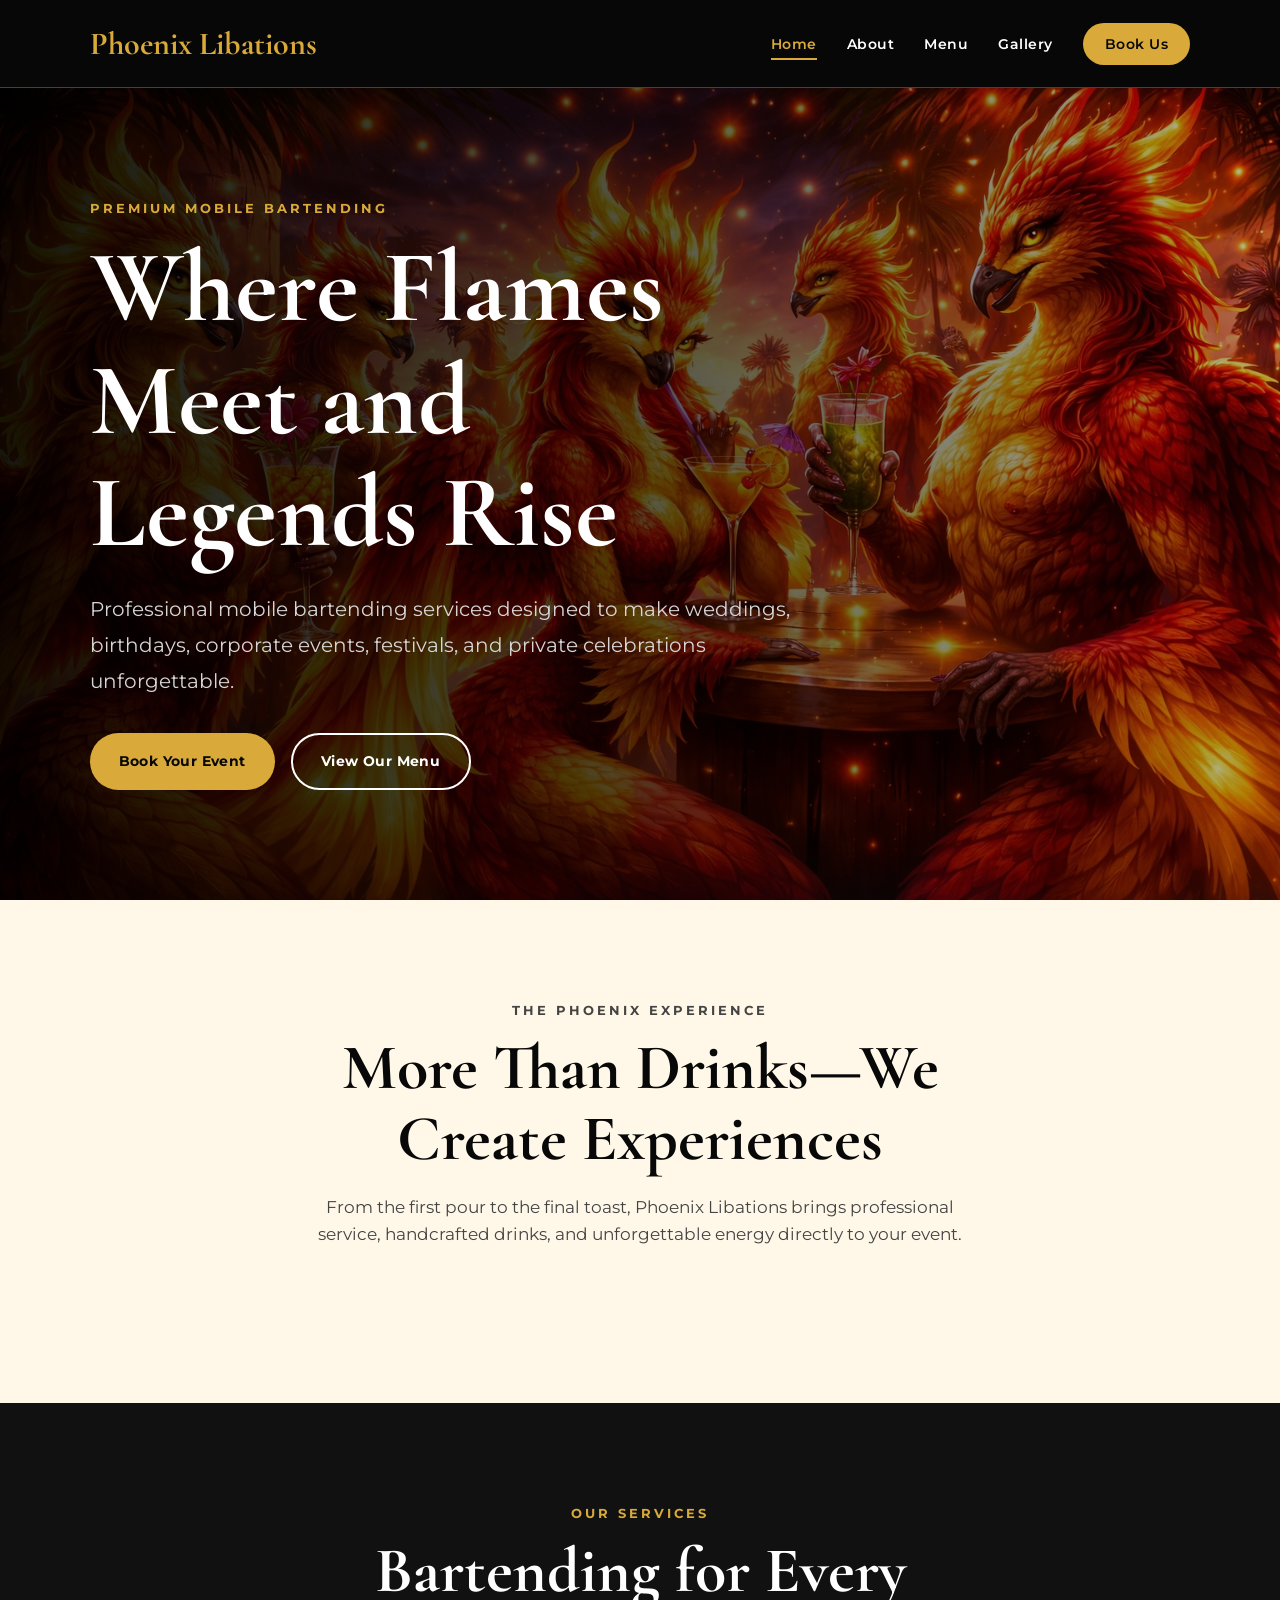
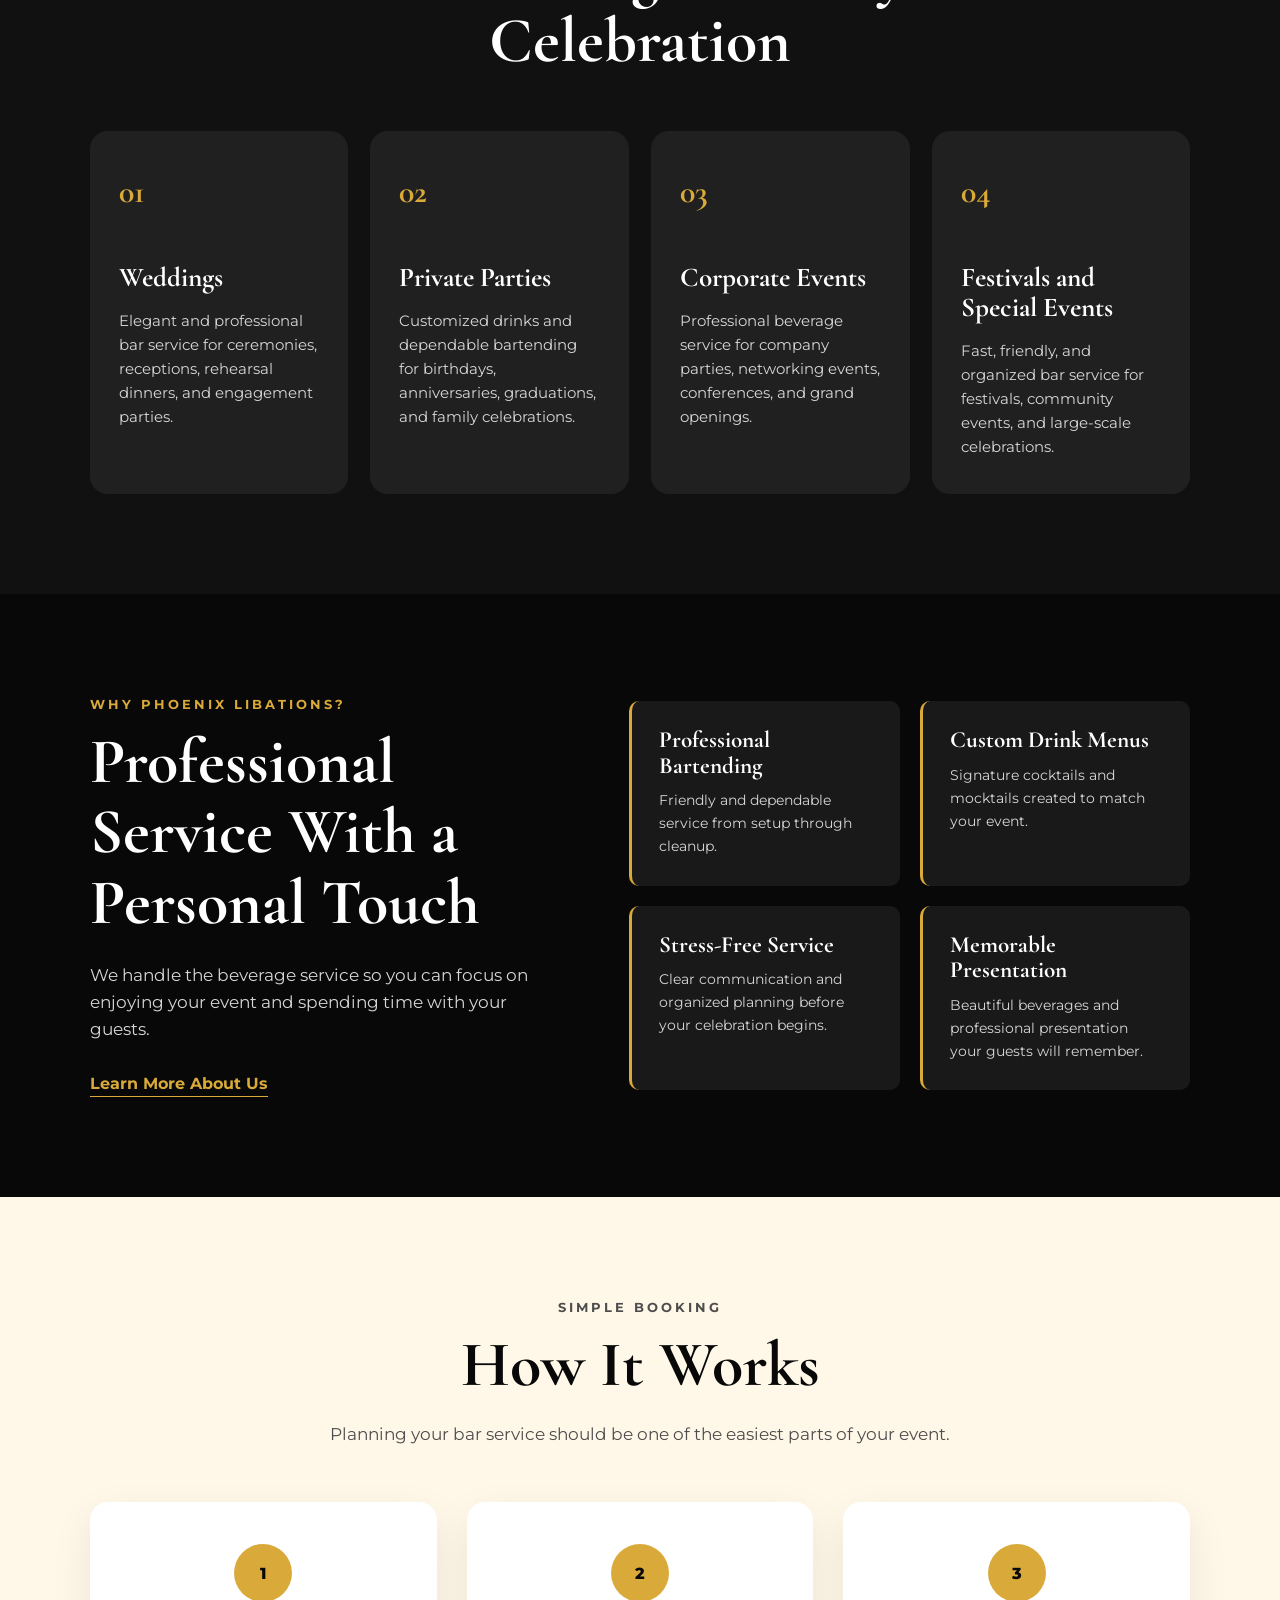
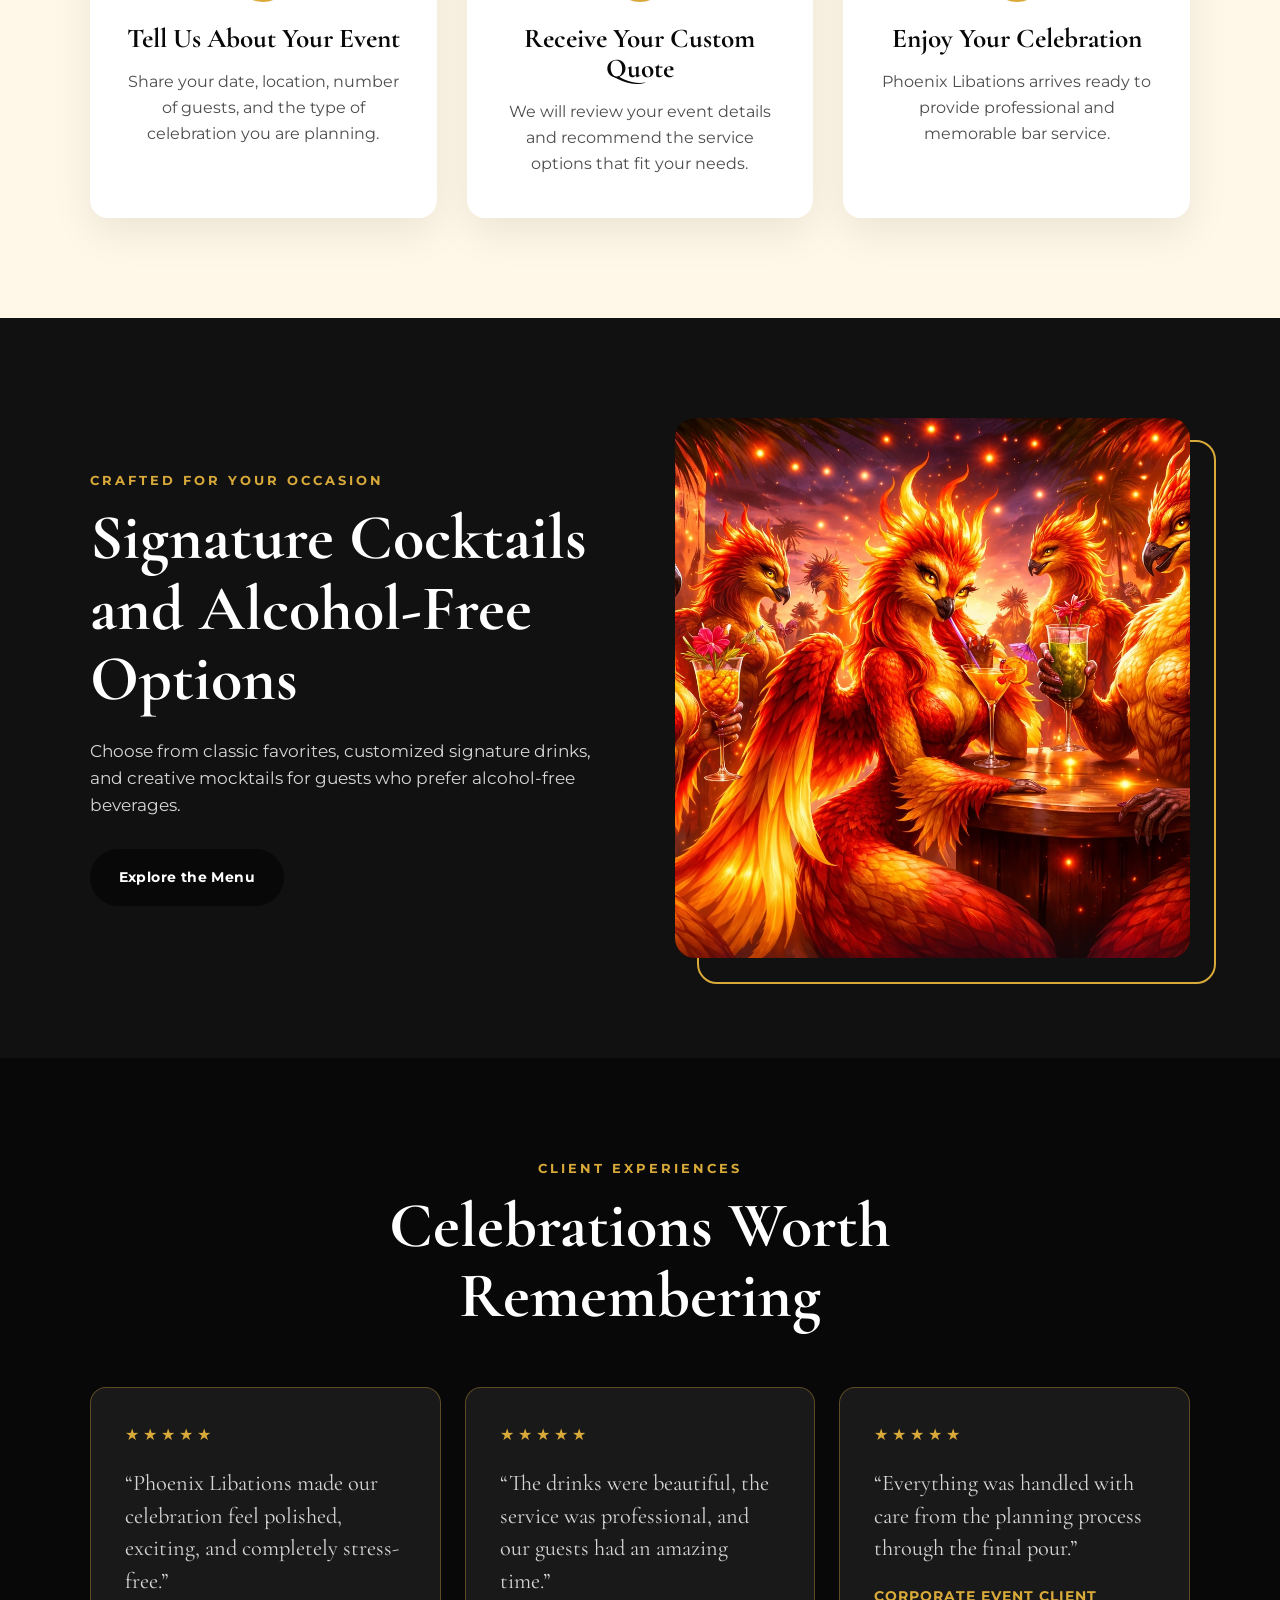
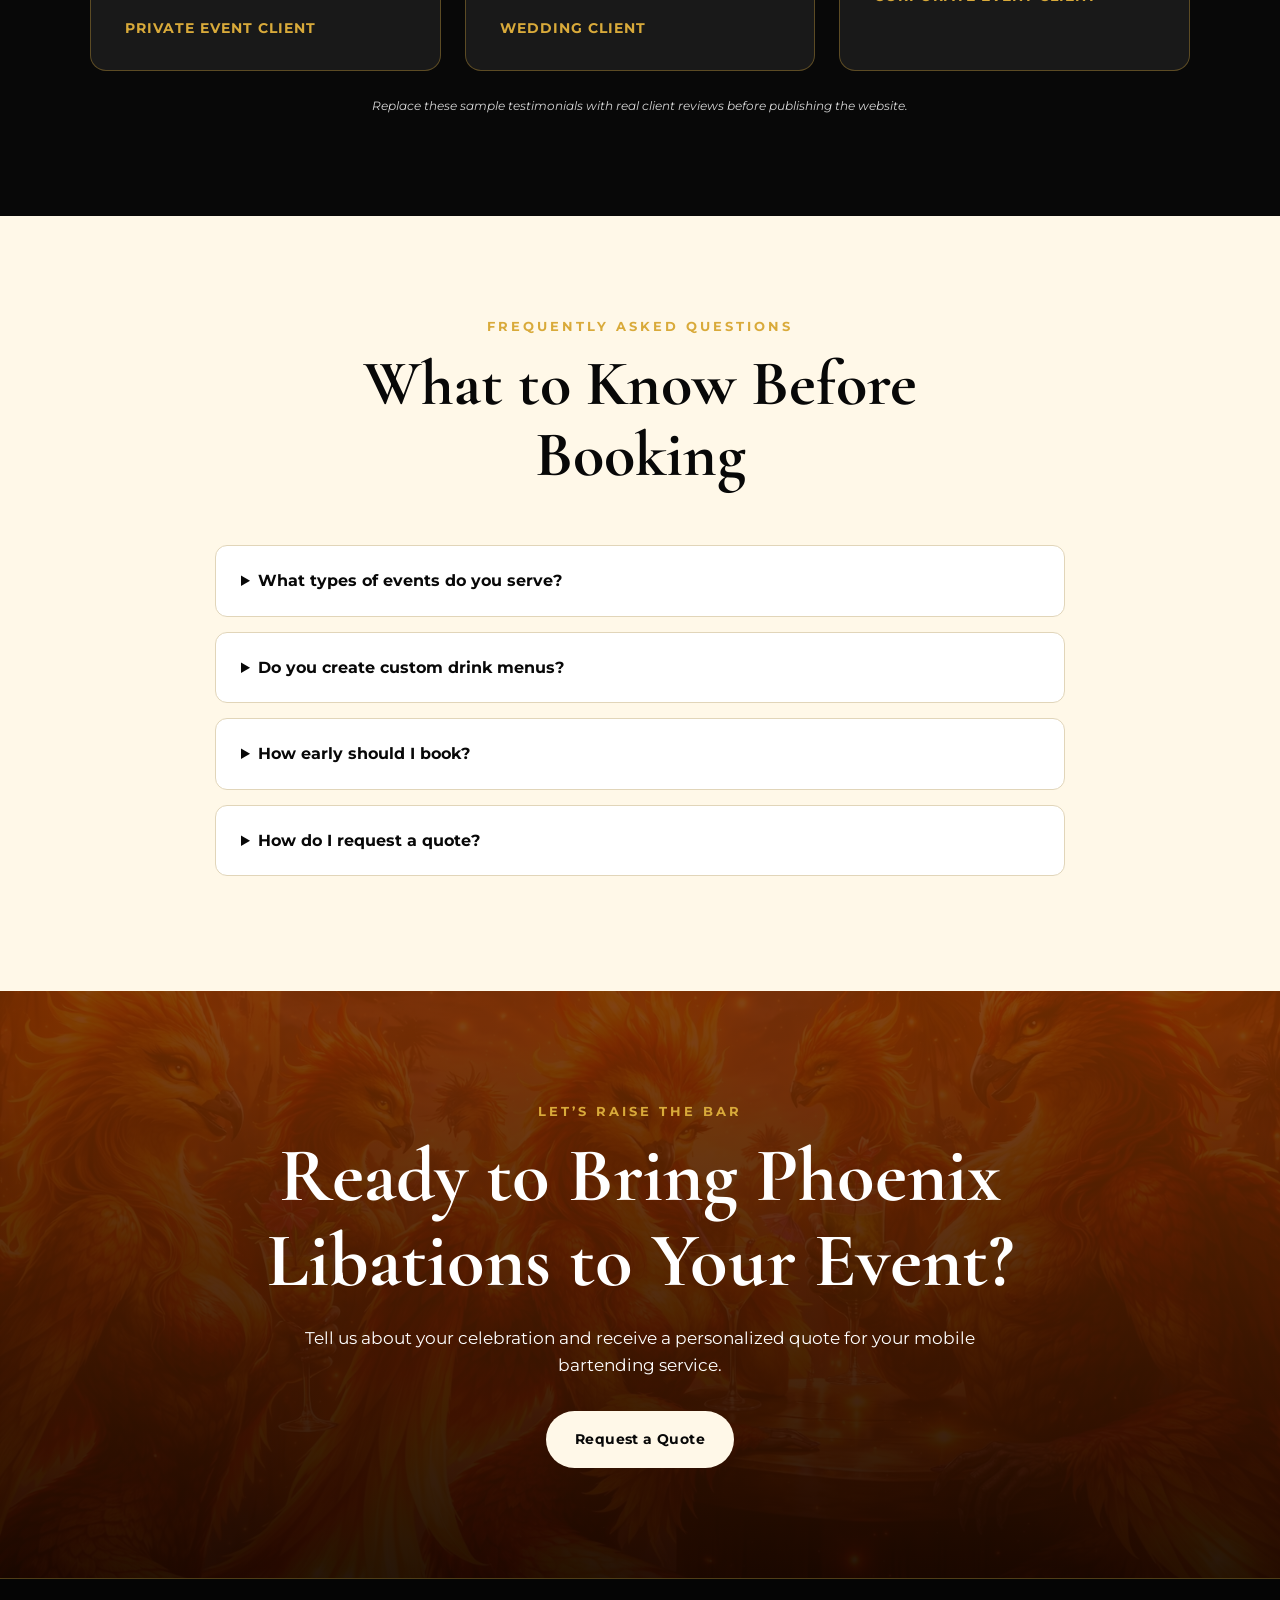
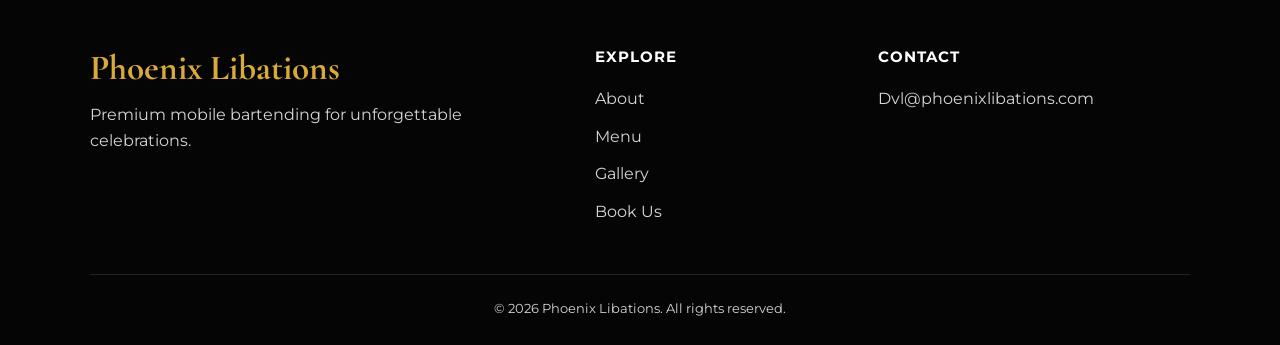
==== index.html @ 018e90fa "Add files via upload" ====
<!DOCTYPE html>
<html lang="en">

<head>
    <meta charset="UTF-8">

    <meta
        name="viewport"
        content="width=device-width, initial-scale=1.0"
    >

    <meta
        name="description"
        content="Phoenix Libations provides professional mobile bartending services for weddings, birthdays, corporate events, festivals, and private celebrations."
    >

    <title>Phoenix Libations | Mobile Bartending Services</title>

    <link rel="stylesheet" href="style.css">
</head>

<body>

    <!-- Header and Navigation -->
    <header class="site-header">
        <nav class="navbar">

            <a href="index.html" class="logo">
                Phoenix Libations
            </a>

            <ul class="nav-links">
                <li>
                    <a href="index.html" class="active">Home</a>
                </li>

                <li>
                    <a href="about.html">About</a>
                </li>

                <li>
                    <a href="menu.html">Menu</a>
                </li>

                <li>
                    <a href="gallery.html">Gallery</a>
                </li>

                <li>
                    <a href="contact.html" class="nav-button">
                        Book Us
                    </a>
                </li>
            </ul>

        </nav>
    </header>


    <main>

        <!-- Hero Section -->
        <section class="hero">

            <img
                src="images/phoenix2.jpg"
                alt="Phoenix Libations bartender holding a handcrafted cocktail"
                class="hero-image"
            >

            <div class="hero-overlay"></div>

            <div class="hero-content">

                <p class="hero-label">
                    Premium Mobile Bartending
                </p>

                <h1>
                    Where Flames Meet and Legends Rise
                </h1>

                <p class="hero-description">
                    Professional mobile bartending services designed to make
                    weddings, birthdays, corporate events, festivals, and
                    private celebrations unforgettable.
                </p>

                <div class="hero-buttons">

                    <a href="contact.html" class="btn btn-primary">
                        Book Your Event
                    </a>

                    <a href="menu.html" class="btn btn-secondary">
                        View Our Menu
                    </a>

                </div>

            </div>

        </section>


        <!-- Introduction Section -->
        <section class="intro section">

            <div class="section-heading">

                <p class="section-label">
                    The Phoenix Experience
                </p>

                <h2>
                    More Than Drinks—We Create Experiences
                </h2>

                <p>
                    From the first pour to the final toast, Phoenix Libations
                    brings professional service, handcrafted drinks, and
                    unforgettable energy directly to your event.
                </p>

            </div>

        </section>


        <!-- Services Section -->
        <section class="services section">

            <div class="section-heading">

                <p class="section-label">
                    Our Services
                </p>

                <h2>
                    Bartending for Every Celebration
                </h2>

            </div>


            <div class="service-grid">

                <article class="service-card">

                    <span class="service-number">01</span>

                    <h3>Weddings</h3>

                    <p>
                        Elegant and professional bar service for ceremonies,
                        receptions, rehearsal dinners, and engagement parties.
                    </p>

                </article>


                <article class="service-card">

                    <span class="service-number">02</span>

                    <h3>Private Parties</h3>

                    <p>
                        Customized drinks and dependable bartending for
                        birthdays, anniversaries, graduations, and family
                        celebrations.
                    </p>

                </article>


                <article class="service-card">

                    <span class="service-number">03</span>

                    <h3>Corporate Events</h3>

                    <p>
                        Professional beverage service for company parties,
                        networking events, conferences, and grand openings.
                    </p>

                </article>


                <article class="service-card">

                    <span class="service-number">04</span>

                    <h3>Festivals and Special Events</h3>

                    <p>
                        Fast, friendly, and organized bar service for festivals,
                        community events, and large-scale celebrations.
                    </p>

                </article>

            </div>

        </section>


        <!-- Why Choose Us Section -->
        <section class="why-us section">

            <div class="why-us-content">

                <div class="why-us-text">

                    <p class="section-label">
                        Why Phoenix Libations?
                    </p>

                    <h2>
                        Professional Service With a Personal Touch
                    </h2>

                    <p>
                        We handle the beverage service so you can focus on
                        enjoying your event and spending time with your guests.
                    </p>

                    <a href="about.html" class="text-link">
                        Learn More About Us
                    </a>

                </div>


                <div class="benefit-list">

                    <article class="benefit">

                        <h3>Professional Bartending</h3>

                        <p>
                            Friendly and dependable service from setup through
                            cleanup.
                        </p>

                    </article>


                    <article class="benefit">

                        <h3>Custom Drink Menus</h3>

                        <p>
                            Signature cocktails and mocktails created to match
                            your event.
                        </p>

                    </article>


                    <article class="benefit">

                        <h3>Stress-Free Service</h3>

                        <p>
                            Clear communication and organized planning before
                            your celebration begins.
                        </p>

                    </article>


                    <article class="benefit">

                        <h3>Memorable Presentation</h3>

                        <p>
                            Beautiful beverages and professional presentation
                            your guests will remember.
                        </p>

                    </article>

                </div>

            </div>

        </section>


        <!-- How It Works Section -->
        <section class="process section">

            <div class="section-heading">

                <p class="section-label">
                    Simple Booking
                </p>

                <h2>
                    How It Works
                </h2>

                <p>
                    Planning your bar service should be one of the easiest
                    parts of your event.
                </p>

            </div>


            <div class="process-grid">

                <article class="process-step">

                    <span>1</span>

                    <h3>Tell Us About Your Event</h3>

                    <p>
                        Share your date, location, number of guests, and the
                        type of celebration you are planning.
                    </p>

                </article>


                <article class="process-step">

                    <span>2</span>

                    <h3>Receive Your Custom Quote</h3>

                    <p>
                        We will review your event details and recommend the
                        service options that fit your needs.
                    </p>

                </article>


                <article class="process-step">

                    <span>3</span>

                    <h3>Enjoy Your Celebration</h3>

                    <p>
                        Phoenix Libations arrives ready to provide professional
                        and memorable bar service.
                    </p>

                </article>

            </div>

        </section>


        <!-- Featured Drinks Section -->
        <section class="featured section">

            <div class="featured-content">

                <div class="featured-text">

                    <p class="section-label">
                        Crafted for Your Occasion
                    </p>

                    <h2>
                        Signature Cocktails and Alcohol-Free Options
                    </h2>

                    <p>
                        Choose from classic favorites, customized signature
                        drinks, and creative mocktails for guests who prefer
                        alcohol-free beverages.
                    </p>

                    <a href="menu.html" class="btn btn-dark">
                        Explore the Menu
                    </a>

                </div>


                <div class="featured-image-container">

                    <img
                        src="images/phoenix2.jpg"
                        alt="Signature cocktail from Phoenix Libations"
                        class="featured-image"
                    >

                </div>

            </div>

        </section>


        <!-- Testimonials Section -->
        <section class="testimonials section">

            <div class="section-heading">

                <p class="section-label">
                    Client Experiences
                </p>

                <h2>
                    Celebrations Worth Remembering
                </h2>

            </div>


            <div class="testimonial-grid">

                <article class="testimonial-card">

                    <div class="stars" aria-label="Five-star review">
                        ★★★★★
                    </div>

                    <p>
                        “Phoenix Libations made our celebration feel polished,
                        exciting, and completely stress-free.”
                    </p>

                    <h3>Private Event Client</h3>

                </article>


                <article class="testimonial-card">

                    <div class="stars" aria-label="Five-star review">
                        ★★★★★
                    </div>

                    <p>
                        “The drinks were beautiful, the service was
                        professional, and our guests had an amazing time.”
                    </p>

                    <h3>Wedding Client</h3>

                </article>


                <article class="testimonial-card">

                    <div class="stars" aria-label="Five-star review">
                        ★★★★★
                    </div>

                    <p>
                        “Everything was handled with care from the planning
                        process through the final pour.”
                    </p>

                    <h3>Corporate Event Client</h3>

                </article>

            </div>

            <p class="testimonial-note">
                Replace these sample testimonials with real client reviews
                before publishing the website.
            </p>

        </section>


        <!-- FAQ Section -->
        <section class="faq section">

            <div class="section-heading">

                <p class="section-label">
                    Frequently Asked Questions
                </p>

                <h2>
                    What to Know Before Booking
                </h2>

            </div>


            <div class="faq-list">

                <details>
                    <summary>
                        What types of events do you serve?
                    </summary>

                    <p>
                        We provide mobile bartending for weddings, birthdays,
                        private parties, corporate gatherings, festivals, and
                        other special occasions.
                    </p>
                </details>


                <details>
                    <summary>
                        Do you create custom drink menus?
                    </summary>

                    <p>
                        Yes. We can help create signature cocktails, mocktails,
                        and drink selections that complement your event.
                    </p>
                </details>


                <details>
                    <summary>
                        How early should I book?
                    </summary>

                    <p>
                        Booking early is recommended, especially for weekends,
                        holidays, and popular wedding dates.
                    </p>
                </details>


                <details>
                    <summary>
                        How do I request a quote?
                    </summary>

                    <p>
                        Visit our booking page and provide your event date,
                        location, guest count, and service needs.
                    </p>
                </details>

            </div>

        </section>


        <!-- Final Call-to-Action Section -->
        <section class="final-cta">

            <div class="final-cta-content">

                <p class="section-label">
                    Let’s Raise the Bar
                </p>

                <h2>
                    Ready to Bring Phoenix Libations to Your Event?
                </h2>

                <p>
                    Tell us about your celebration and receive a personalized
                    quote for your mobile bartending service.
                </p>

                <a href="contact.html" class="btn btn-light">
                    Request a Quote
                </a>

            </div>

        </section>

    </main>


    <!-- Footer -->
    <footer class="site-footer">

        <div class="footer-grid">

            <div class="footer-brand">

                <h2>Phoenix Libations</h2>

                <p>
                    Premium mobile bartending for unforgettable celebrations.
                </p>

            </div>


            <div class="footer-links">

                <h3>Explore</h3>

                <a href="about.html">About</a>
                <a href="menu.html">Menu</a>
                <a href="gallery.html">Gallery</a>
                <a href="contact.html">Book Us</a>

            </div>


            <div class="footer-contact">

                <h3>Contact</h3>

                <a href="mailto:Dvl@phoenixlibations.com">
                    Dvl@phoenixlibations.com
                </a>

            </div>

        </div>


        <div class="footer-bottom">

            <p>
                &copy; 2026 Phoenix Libations. All rights reserved.
            </p>

        </div>

    </footer>

</body>

</html>
---- style.css ----
/* ======================================
   GOOGLE FONT
====================================== */

@import url("https://fonts.googleapis.com/css2?family=Cormorant+Garamond:wght@500;600;700&family=Montserrat:wght@400;500;600;700&display=swap");


/* ======================================
   COLOR VARIABLES
====================================== */

:root {
    --black: #080808;
    --dark: #111111;
    --dark-gray: #191919;
    --card: #202020;
    --gold: #d9aa3a;
    --light-gold: #f3cf70;
    --orange: #dd6b20;
    --cream: #fff8e8;
    --white: #ffffff;
    --light-gray: #d6d6d6;
    --border: rgba(217, 170, 58, 0.35);
}


/* ======================================
   RESET
====================================== */

* {
    margin: 0;
    padding: 0;
    box-sizing: border-box;
}

html {
    scroll-behavior: smooth;
}

body {
    font-family: "Montserrat", Arial, Helvetica, sans-serif;
    background-color: var(--black);
    color: var(--white);
    line-height: 1.6;
}

img {
    max-width: 100%;
    display: block;
}

a {
    color: inherit;
}

button,
input,
textarea,
select {
    font: inherit;
}


/* ======================================
   GENERAL TYPOGRAPHY
====================================== */

h1,
h2,
h3 {
    font-family: "Cormorant Garamond", Georgia, serif;
    line-height: 1.1;
}

h2 {
    font-size: clamp(2.4rem, 5vw, 4rem);
}

h3 {
    font-size: 1.7rem;
}

p {
    color: var(--light-gray);
}

.section {
    padding: 100px 7%;
}

.section-heading {
    width: min(760px, 100%);
    margin: 0 auto 55px;
    text-align: center;
}

.section-heading h2 {
    margin-bottom: 20px;
}

.section-heading p:last-child {
    max-width: 680px;
    margin: 0 auto;
    font-size: 1.05rem;
}

.section-label,
.hero-label {
    margin-bottom: 12px;
    color: var(--gold);
    font-size: 0.82rem;
    font-weight: 700;
    letter-spacing: 3px;
    text-transform: uppercase;
}


/* ======================================
   HEADER AND NAVIGATION
====================================== */

.site-header {
    position: sticky;
    top: 0;
    z-index: 1000;
    padding: 18px 7%;
    background-color: rgba(8, 8, 8, 0.96);
    border-bottom: 1px solid var(--border);
    backdrop-filter: blur(12px);
}

.navbar {
    width: min(1280px, 100%);
    margin: 0 auto;
    display: flex;
    justify-content: space-between;
    align-items: center;
}

.logo {
    color: var(--gold);
    font-family: "Cormorant Garamond", Georgia, serif;
    font-size: 2rem;
    font-weight: 700;
    text-decoration: none;
}

.nav-links {
    display: flex;
    align-items: center;
    gap: 30px;
    list-style: none;
}

.nav-links a {
    position: relative;
    color: var(--white);
    font-size: 0.88rem;
    font-weight: 600;
    letter-spacing: 0.5px;
    text-decoration: none;
    transition: color 0.25s ease;
}

.nav-links a:not(.nav-button)::after {
    content: "";
    position: absolute;
    right: 0;
    bottom: -7px;
    left: 0;
    height: 2px;
    background-color: var(--gold);
    transform: scaleX(0);
    transform-origin: center;
    transition: transform 0.25s ease;
}

.nav-links a:hover,
.nav-links a.active {
    color: var(--gold);
}

.nav-links a:hover::after,
.nav-links a.active::after {
    transform: scaleX(1);
}

.nav-button {
    padding: 12px 22px;
    color: var(--black) !important;
    background-color: var(--gold);
    border-radius: 999px;
}

.nav-button:hover {
    background-color: var(--light-gold);
}


/* ======================================
   HERO SECTION
====================================== */

.hero {
    position: relative;
    min-height: 88vh;
    display: flex;
    align-items: center;
    overflow: hidden;
}

.hero-image {
    position: absolute;
    inset: 0;
    width: 100%;
    height: 100%;
    object-fit: cover;
    object-position: center;
}

.hero-overlay {
    position: absolute;
    inset: 0;
    background:
        linear-gradient(
            90deg,
            rgba(0, 0, 0, 0.91) 0%,
            rgba(0, 0, 0, 0.7) 45%,
            rgba(0, 0, 0, 0.28) 100%
        );
}

.hero-content {
    position: relative;
    z-index: 2;
    width: min(1280px, 100%);
    margin: 0 auto;
    padding: 110px 7%;
}

.hero-content > * {
    max-width: 720px;
}

.hero-content h1 {
    margin-bottom: 22px;
    color: var(--white);
    font-size: clamp(3.4rem, 8vw, 6.8rem);
}

.hero-description {
    margin-bottom: 34px;
    font-size: clamp(1rem, 2vw, 1.25rem);
    line-height: 1.8;
}

.hero-buttons {
    display: flex;
    flex-wrap: wrap;
    gap: 16px;
}


/* ======================================
   BUTTONS
====================================== */

.btn {
    display: inline-flex;
    justify-content: center;
    align-items: center;
    min-width: 180px;
    padding: 15px 27px;
    border: 2px solid transparent;
    border-radius: 999px;
    font-size: 0.9rem;
    font-weight: 700;
    letter-spacing: 0.4px;
    text-decoration: none;
    transition:
        transform 0.25s ease,
        background-color 0.25s ease,
        color 0.25s ease,
        border-color 0.25s ease;
}

.btn:hover {
    transform: translateY(-3px);
}

.btn-primary {
    color: var(--black);
    background-color: var(--gold);
}

.btn-primary:hover {
    background-color: var(--light-gold);
}

.btn-secondary {
    color: var(--white);
    background-color: transparent;
    border-color: var(--white);
}

.btn-secondary:hover {
    color: var(--black);
    background-color: var(--white);
}

.btn-dark {
    color: var(--white);
    background-color: var(--black);
}

.btn-dark:hover {
    color: var(--black);
    background-color: var(--gold);
}

.btn-light {
    color: var(--black);
    background-color: var(--cream);
}

.btn-light:hover {
    background-color: var(--gold);
}


/* ======================================
   INTRODUCTION SECTION
====================================== */

.intro {
    background-color: var(--cream);
    color: var(--black);
}

.intro h2 {
    color: var(--black);
}

.intro p {
    color: #444444;
}


/* ======================================
   SERVICES SECTION
====================================== */

.services {
    background-color: var(--dark);
}

.service-grid {
    width: min(1280px, 100%);
    margin: 0 auto;
    display: grid;
    grid-template-columns: repeat(4, 1fr);
    gap: 22px;
}

.service-card {
    min-height: 310px;
    padding: 34px 28px;
    background-color: var(--card);
    border: 1px solid transparent;
    border-radius: 18px;
    transition:
        transform 0.3s ease,
        border-color 0.3s ease,
        background-color 0.3s ease;
}

.service-card:hover {
    transform: translateY(-8px);
    background-color: #252525;
    border-color: var(--gold);
}

.service-number {
    display: block;
    margin-bottom: 45px;
    color: var(--gold);
    font-family: "Cormorant Garamond", Georgia, serif;
    font-size: 2rem;
    font-weight: 700;
}

.service-card h3 {
    margin-bottom: 16px;
    color: var(--white);
}

.service-card p {
    font-size: 0.94rem;
}


/* ======================================
   WHY CHOOSE US SECTION
====================================== */

.why-us {
    background-color: var(--black);
}

.why-us-content {
    width: min(1180px, 100%);
    margin: 0 auto;
    display: grid;
    grid-template-columns: 0.9fr 1.1fr;
    gap: 80px;
    align-items: center;
}

.why-us-text h2 {
    margin-bottom: 24px;
}

.why-us-text > p:not(.section-label) {
    margin-bottom: 28px;
    font-size: 1.05rem;
}

.text-link {
    display: inline-block;
    color: var(--gold);
    font-weight: 700;
    text-decoration: none;
    border-bottom: 1px solid var(--gold);
}

.text-link:hover {
    color: var(--light-gold);
}

.benefit-list {
    display: grid;
    grid-template-columns: repeat(2, 1fr);
    gap: 20px;
}

.benefit {
    padding: 27px;
    background-color: var(--dark-gray);
    border-left: 3px solid var(--gold);
    border-radius: 10px;
}

.benefit h3 {
    margin-bottom: 10px;
    font-size: 1.45rem;
}

.benefit p {
    font-size: 0.9rem;
}


/* ======================================
   PROCESS SECTION
====================================== */

.process {
    color: var(--black);
    background-color: var(--cream);
}

.process h2,
.process h3 {
    color: var(--black);
}

.process p {
    color: #4d4d4d;
}

.process-grid {
    width: min(1100px, 100%);
    margin: 0 auto;
    display: grid;
    grid-template-columns: repeat(3, 1fr);
    gap: 30px;
}

.process-step {
    position: relative;
    padding: 42px 30px;
    text-align: center;
    background-color: var(--white);
    border-radius: 18px;
    box-shadow: 0 15px 40px rgba(0, 0, 0, 0.08);
}

.process-step span {
    width: 58px;
    height: 58px;
    margin: 0 auto 22px;
    display: flex;
    justify-content: center;
    align-items: center;
    color: var(--black);
    background-color: var(--gold);
    border-radius: 50%;
    font-weight: 800;
}

.process-step h3 {
    margin-bottom: 15px;
}


/* ======================================
   FEATURED DRINKS SECTION
====================================== */

.featured {
    background-color: var(--dark);
}

.featured-content {
    width: min(1180px, 100%);
    margin: 0 auto;
    display: grid;
    grid-template-columns: 1fr 1fr;
    gap: 70px;
    align-items: center;
}

.featured-text h2 {
    margin-bottom: 24px;
}

.featured-text > p:not(.section-label) {
    margin-bottom: 30px;
    font-size: 1.05rem;
}

.featured-image-container {
    position: relative;
}

.featured-image-container::before {
    content: "";
    position: absolute;
    top: 22px;
    left: 22px;
    width: 100%;
    height: 100%;
    border: 2px solid var(--gold);
    border-radius: 20px;
}

.featured-image {
    position: relative;
    z-index: 1;
    width: 100%;
    height: 540px;
    object-fit: cover;
    object-position: center;
    border-radius: 20px;
}


/* ======================================
   TESTIMONIALS
====================================== */

.testimonials {
    background-color: var(--black);
}

.testimonial-grid {
    width: min(1180px, 100%);
    margin: 0 auto;
    display: grid;
    grid-template-columns: repeat(3, 1fr);
    gap: 24px;
}

.testimonial-card {
    padding: 34px;
    background-color: var(--dark-gray);
    border: 1px solid var(--border);
    border-radius: 16px;
}

.stars {
    margin-bottom: 20px;
    color: var(--gold);
    letter-spacing: 4px;
}

.testimonial-card p {
    margin-bottom: 24px;
    font-family: "Cormorant Garamond", Georgia, serif;
    font-size: 1.4rem;
    line-height: 1.45;
}

.testimonial-card h3 {
    color: var(--gold);
    font-family: "Montserrat", Arial, sans-serif;
    font-size: 0.85rem;
    letter-spacing: 1px;
    text-transform: uppercase;
}

.testimonial-note {
    margin-top: 25px;
    text-align: center;
    font-size: 0.78rem;
    font-style: italic;
}


/* ======================================
   FAQ SECTION
====================================== */

.faq {
    color: var(--black);
    background-color: var(--cream);
}

.faq h2 {
    color: var(--black);
}

.faq-list {
    width: min(850px, 100%);
    margin: 0 auto;
}

.faq details {
    margin-bottom: 15px;
    padding: 0 25px;
    background-color: var(--white);
    border: 1px solid #e1d5b9;
    border-radius: 12px;
}

.faq summary {
    padding: 22px 0;
    color: var(--black);
    font-weight: 700;
    cursor: pointer;
}

.faq details p {
    padding: 0 0 22px;
    color: #555555;
}


/* ======================================
   FINAL CALL TO ACTION
====================================== */

.final-cta {
    padding: 110px 7%;
    text-align: center;
    background:
        linear-gradient(
            rgba(117, 47, 0, 0.9),
            rgba(25, 8, 0, 0.94)
        ),
        url("images/phoenix2.jpg") center / cover no-repeat;
}

.final-cta-content {
    width: min(760px, 100%);
    margin: 0 auto;
}

.final-cta h2 {
    margin-bottom: 22px;
    font-size: clamp(2.7rem, 6vw, 4.8rem);
}

.final-cta p:not(.section-label) {
    margin-bottom: 32px;
    color: var(--white);
    font-size: 1.05rem;
}


/* ======================================
   FOOTER
====================================== */

.site-footer {
    padding: 70px 7% 25px;
    background-color: #050505;
    border-top: 1px solid var(--border);
}

.footer-grid {
    width: min(1180px, 100%);
    margin: 0 auto 50px;
    display: grid;
    grid-template-columns: 2fr 1fr 1.4fr;
    gap: 60px;
}

.footer-brand h2 {
    margin-bottom: 14px;
    color: var(--gold);
    font-size: 2.2rem;
}

.footer-brand p {
    max-width: 390px;
}

.footer-links,
.footer-contact {
    display: flex;
    flex-direction: column;
    align-items: flex-start;
    gap: 12px;
}

.footer-links h3,
.footer-contact h3 {
    margin-bottom: 8px;
    color: var(--white);
    font-family: "Montserrat", Arial, sans-serif;
    font-size: 0.95rem;
    letter-spacing: 1px;
    text-transform: uppercase;
}

.footer-links a,
.footer-contact a {
    color: var(--light-gray);
    text-decoration: none;
    transition: color 0.25s ease;
}

.footer-links a:hover,
.footer-contact a:hover {
    color: var(--gold);
}

.footer-bottom {
    width: min(1180px, 100%);
    margin: 0 auto;
    padding-top: 24px;
    text-align: center;
    border-top: 1px solid #222222;
}

.footer-bottom p {
    font-size: 0.8rem;
}


/* ======================================
   ABOUT PAGE
====================================== */

.about-page {
    min-height: calc(100vh - 85px);
    padding: 90px 7%;
    display: flex;
    align-items: center;
    background-color: var(--dark);
}

.about-page-content {
    width: min(1180px, 100%);
    margin: 0 auto;
    display: grid;
    grid-template-columns: 1fr 1fr;
    gap: 70px;
    align-items: center;
}

.about-page-text {
    max-width: 580px;
}

.eyebrow {
    margin-bottom: 12px;
    color: var(--gold);
    font-size: 0.82rem;
    font-weight: 700;
    letter-spacing: 3px;
    text-transform: uppercase;
}

.about-page-text h2 {
    margin-bottom: 22px;
    color: var(--white);
    font-size: clamp(2.8rem, 5vw, 4.6rem);
}

.about-page-text p {
    margin-bottom: 18px;
    font-size: 1rem;
    line-height: 1.8;
}

.about-features {
    margin: 30px 0;
    display: grid;
    grid-template-columns: repeat(2, 1fr);
    gap: 14px;
}

.about-features span {
    padding: 15px;
    text-align: center;
    background-color: var(--card);
    border: 1px solid var(--gold);
    border-radius: 10px;
}

.about-page-image img {
    width: 100%;
    max-height: 650px;
    object-fit: cover;
    border-radius: 20px;
    box-shadow: 0 22px 55px rgba(0, 0, 0, 0.45);
}


/* ======================================
   MENU / DRINK CARDS
====================================== */

.drink-card img {
    width: 100%;
    height: 360px;
    object-fit: cover;
    border-radius: 14px;
}


/* ======================================
   TABLET RESPONSIVE DESIGN
====================================== */

@media (max-width: 1000px) {
    .service-grid {
        grid-template-columns: repeat(2, 1fr);
    }

    .why-us-content,
    .featured-content,
    .about-page-content {
        grid-template-columns: 1fr;
        gap: 50px;
    }

    .featured-image {
        height: 480px;
    }

    .testimonial-grid {
        grid-template-columns: 1fr;
    }

    .footer-grid {
        grid-template-columns: 1.5fr 1fr;
    }
}


/* ======================================
   MOBILE RESPONSIVE DESIGN
====================================== */

@media (max-width: 768px) {
    .section {
        padding: 75px 22px;
    }

    .site-header {
        position: relative;
        padding: 20px;
    }

    .navbar {
        flex-direction: column;
        gap: 20px;
    }

    .logo {
        font-size: 1.8rem;
    }

    .nav-links {
        justify-content: center;
        flex-wrap: wrap;
        gap: 18px;
    }

    .nav-links a {
        font-size: 0.8rem;
    }

    .nav-button {
        padding: 10px 17px;
    }

    .hero {
        min-height: 78vh;
        text-align: center;
    }

    .hero-overlay {
        background: rgba(0, 0, 0, 0.72);
    }

    .hero-content {
        padding: 90px 22px;
    }

    .hero-content > * {
        margin-right: auto;
        margin-left: auto;
    }

    .hero-content h1 {
        font-size: clamp(3rem, 13vw, 4.7rem);
    }

    .hero-buttons {
        justify-content: center;
    }

    .service-grid,
    .process-grid,
    .benefit-list {
        grid-template-columns: 1fr;
    }

    .service-card {
        min-height: auto;
    }

    .service-number {
        margin-bottom: 25px;
    }

    .featured-image-container::before {
        display: none;
    }

    .featured-image {
        height: 410px;
    }

    .footer-grid {
        grid-template-columns: 1fr;
        gap: 35px;
    }

    .about-page {
        padding: 70px 22px;
    }

    .about-page-content {
        text-align: center;
    }

    .about-page-text {
        max-width: 100%;
    }

    .about-features {
        grid-template-columns: 1fr;
    }

    .drink-card img {
        height: 300px;
    }
}


/* ======================================
   SMALL PHONE RESPONSIVE DESIGN
====================================== */

@media (max-width: 480px) {
    .nav-links {
        gap: 14px;
    }

    .hero-buttons {
        flex-direction: column;
    }

    .btn {
        width: 100%;
    }

    .hero-description {
        font-size: 0.95rem;
    }

    .section-heading {
        margin-bottom: 38px;
    }

    .featured-image {
        height: 330px;
    }

    .final-cta {
        padding: 85px 22px;
    }
}
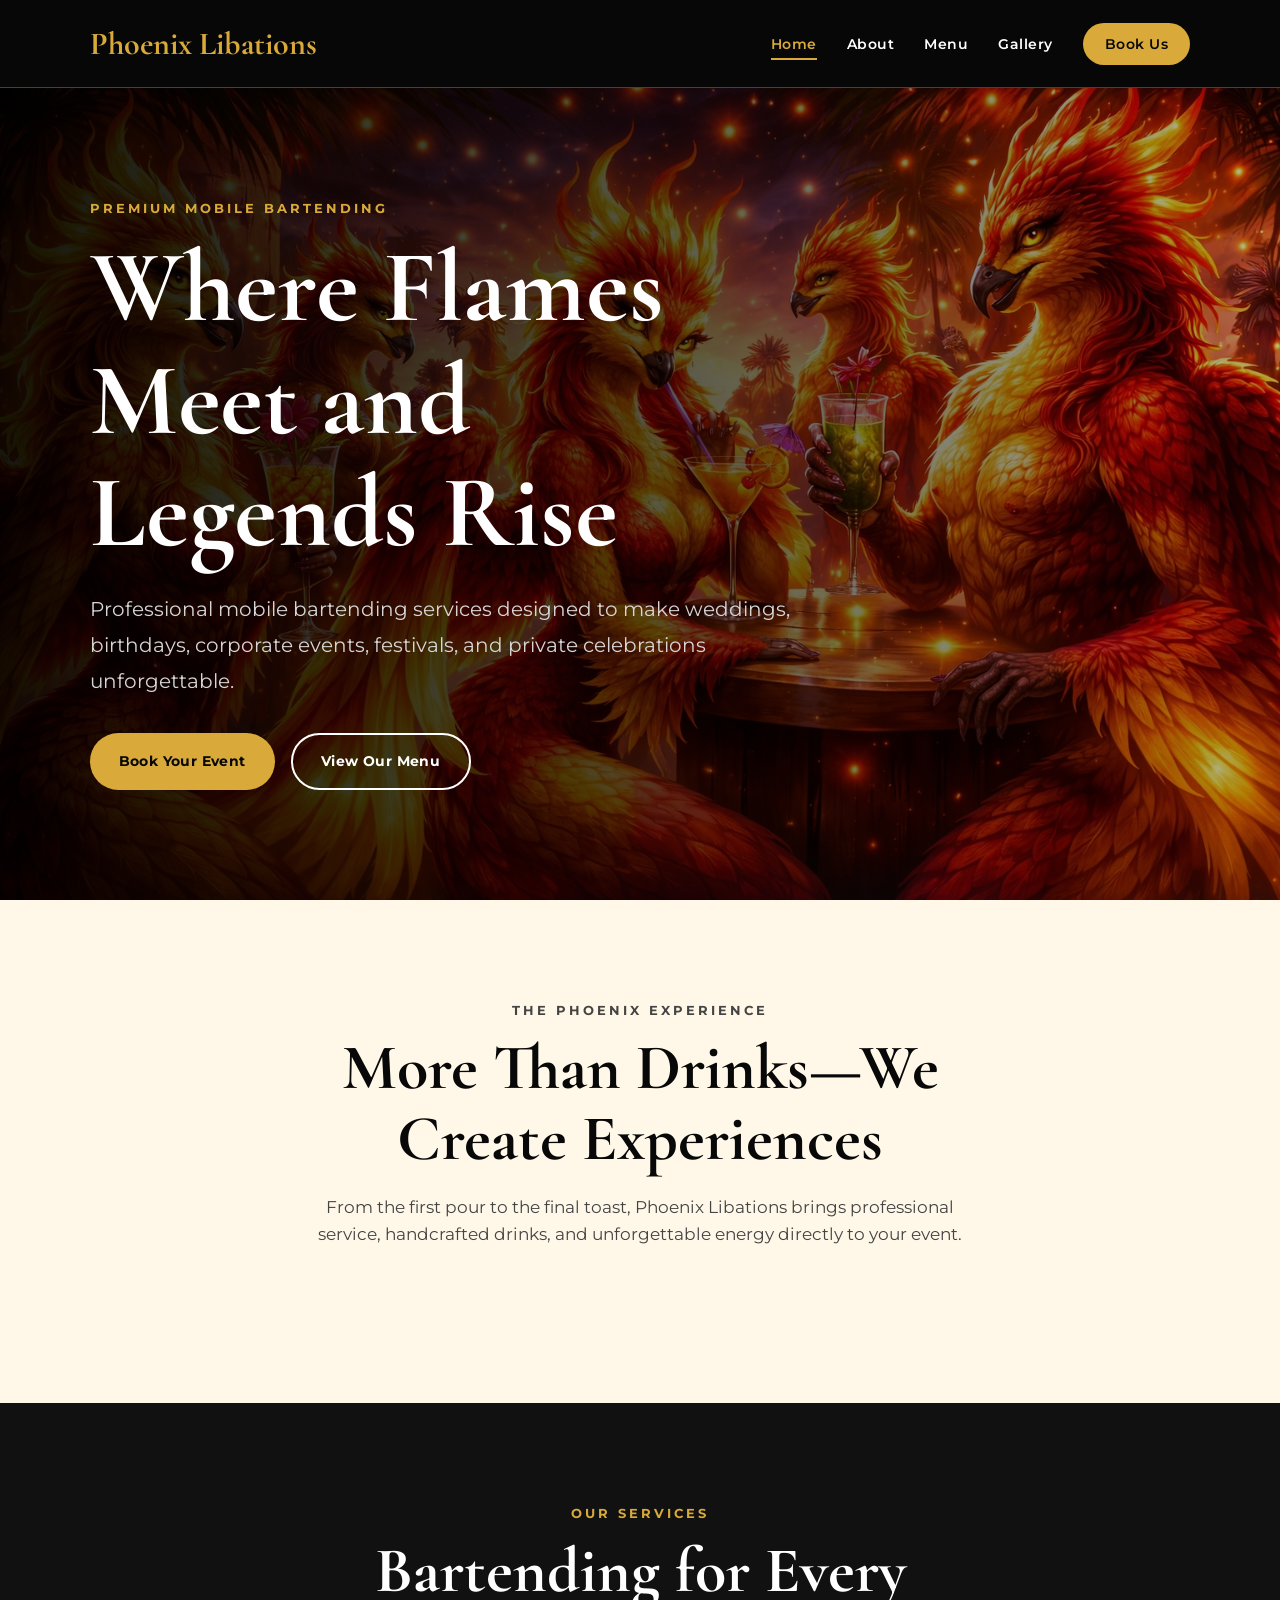
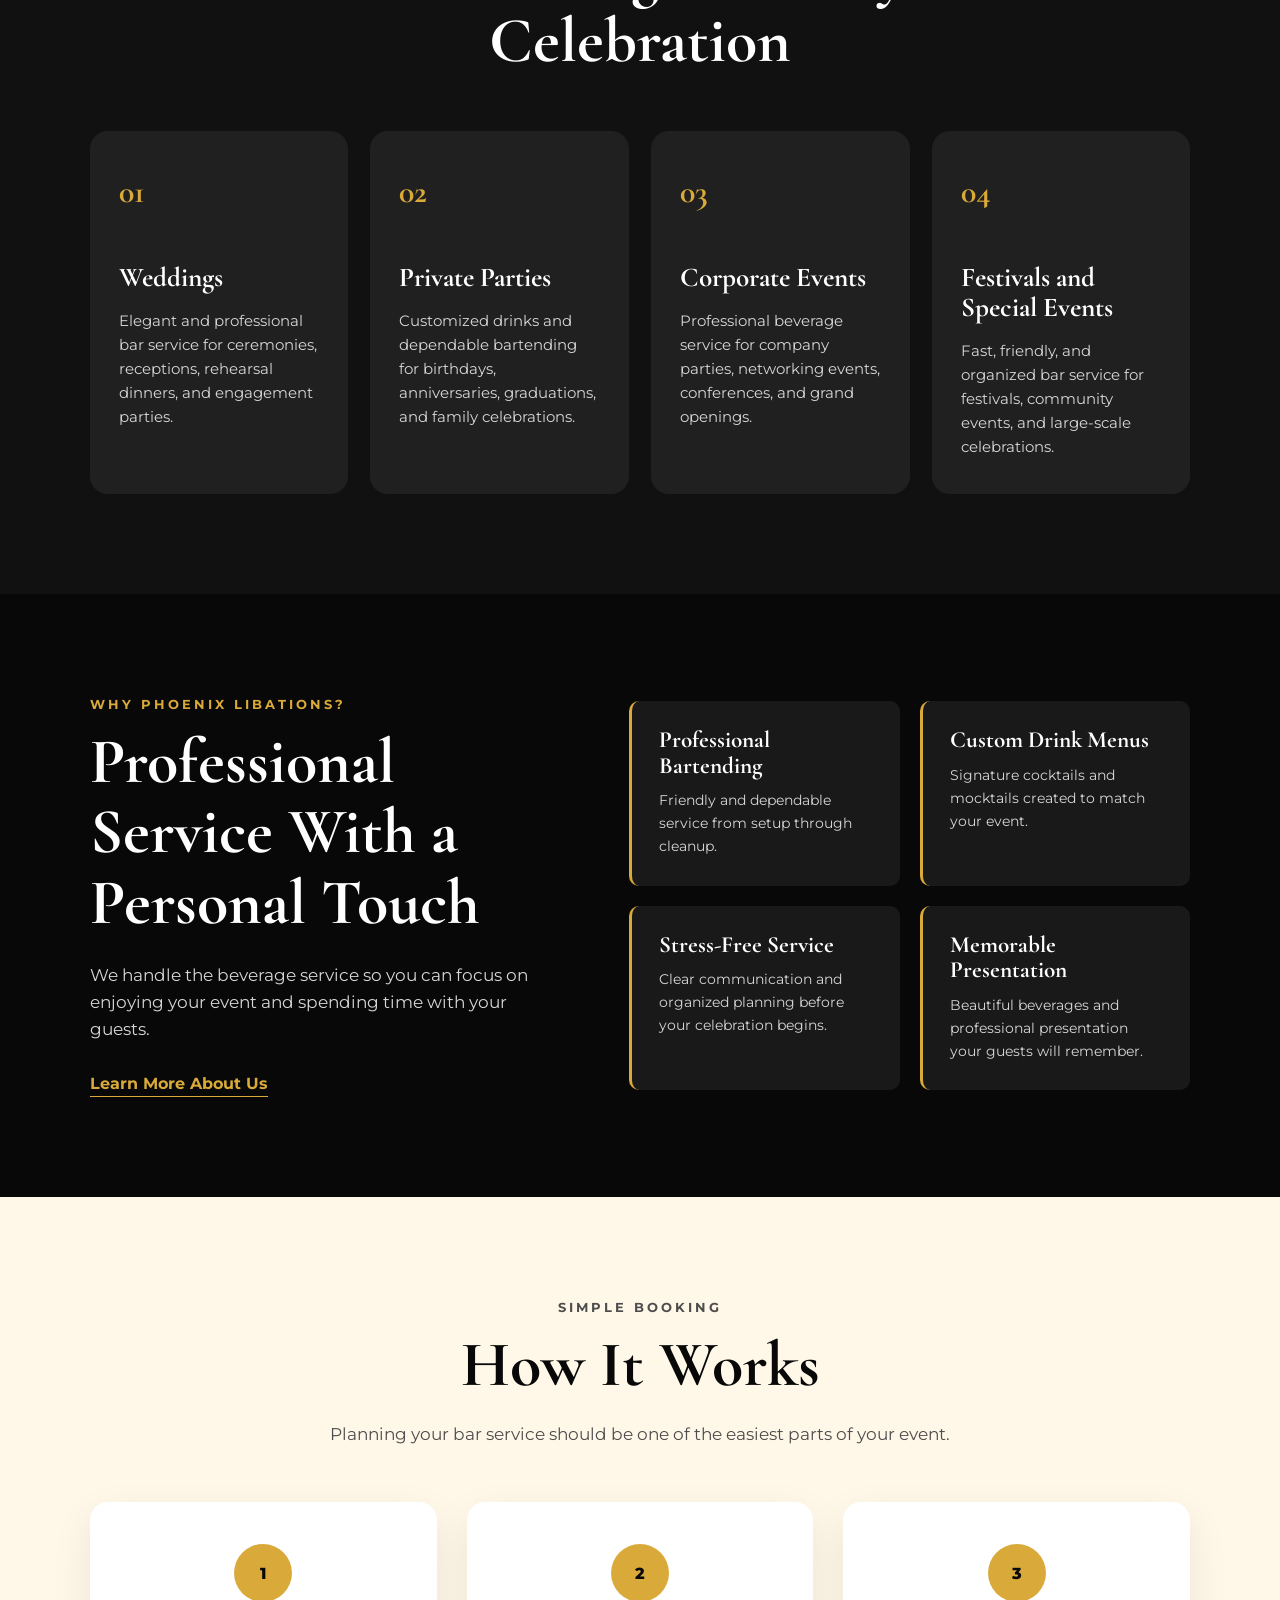
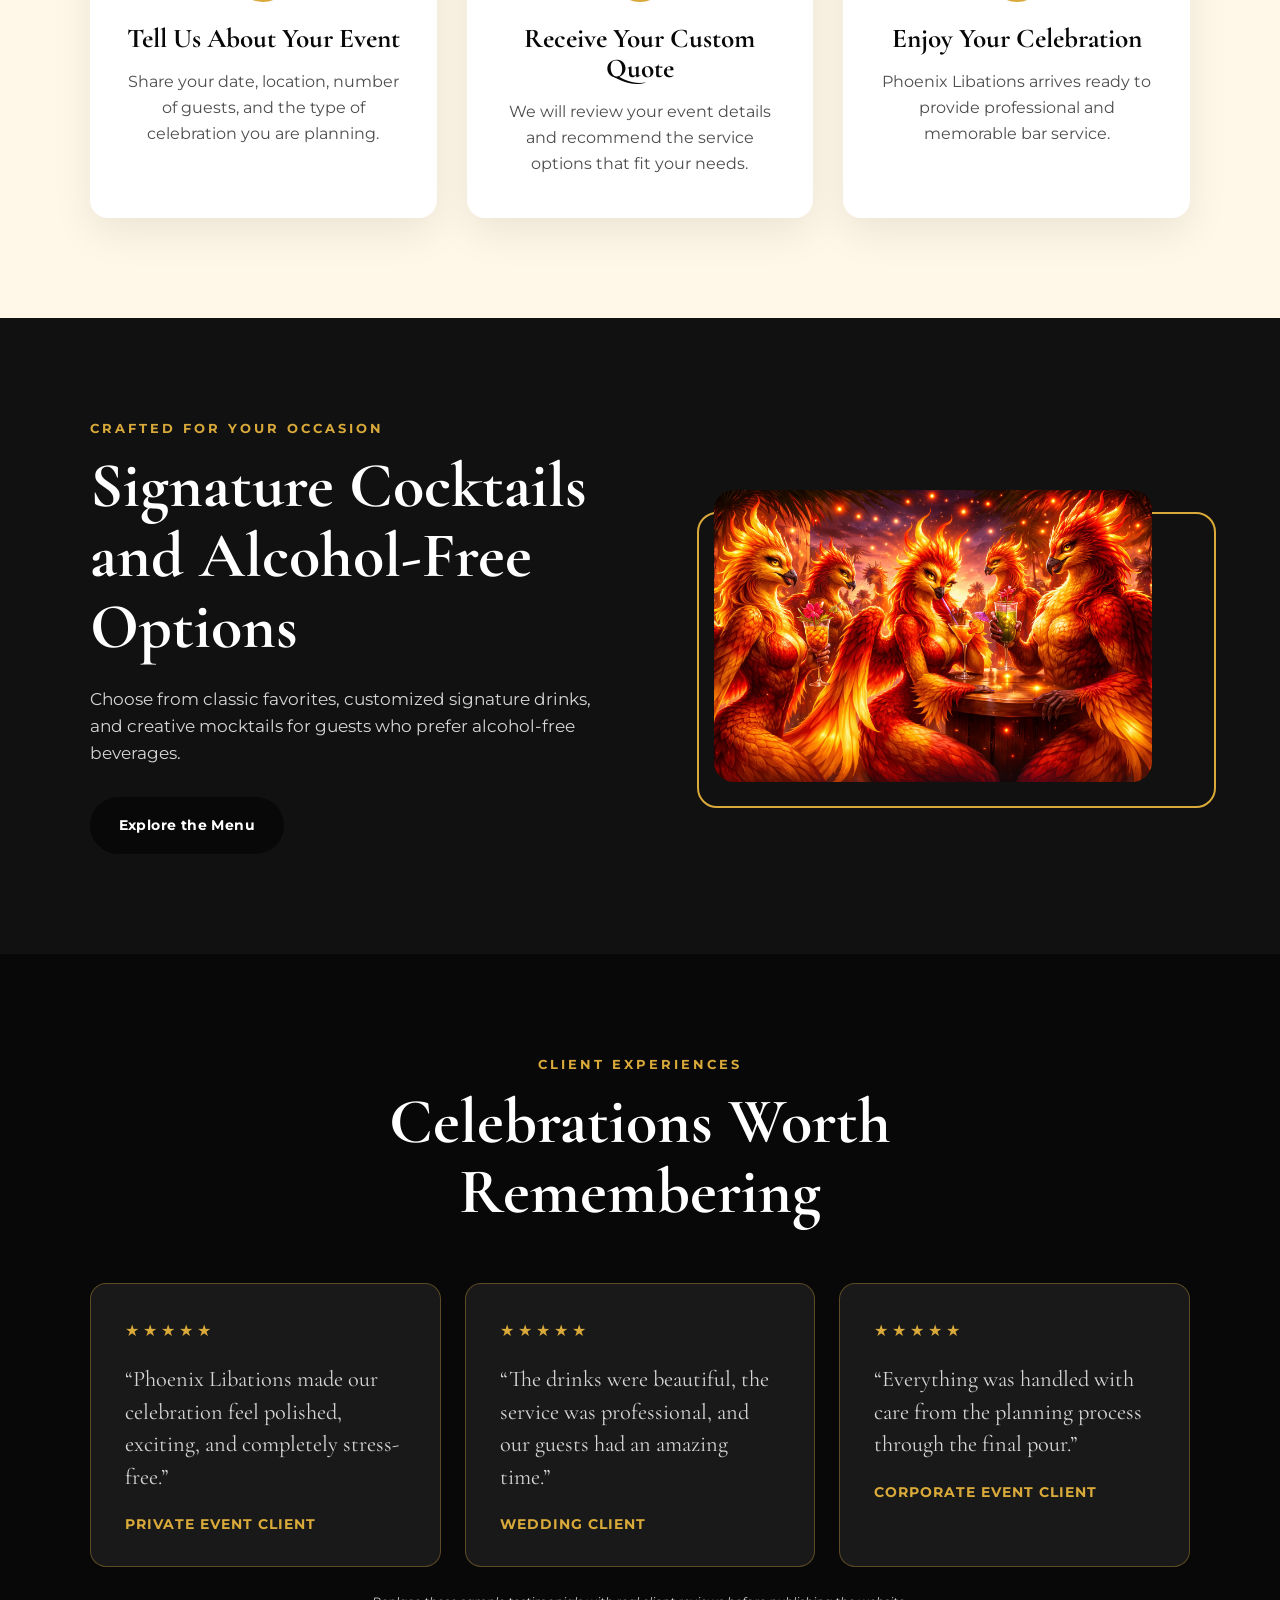
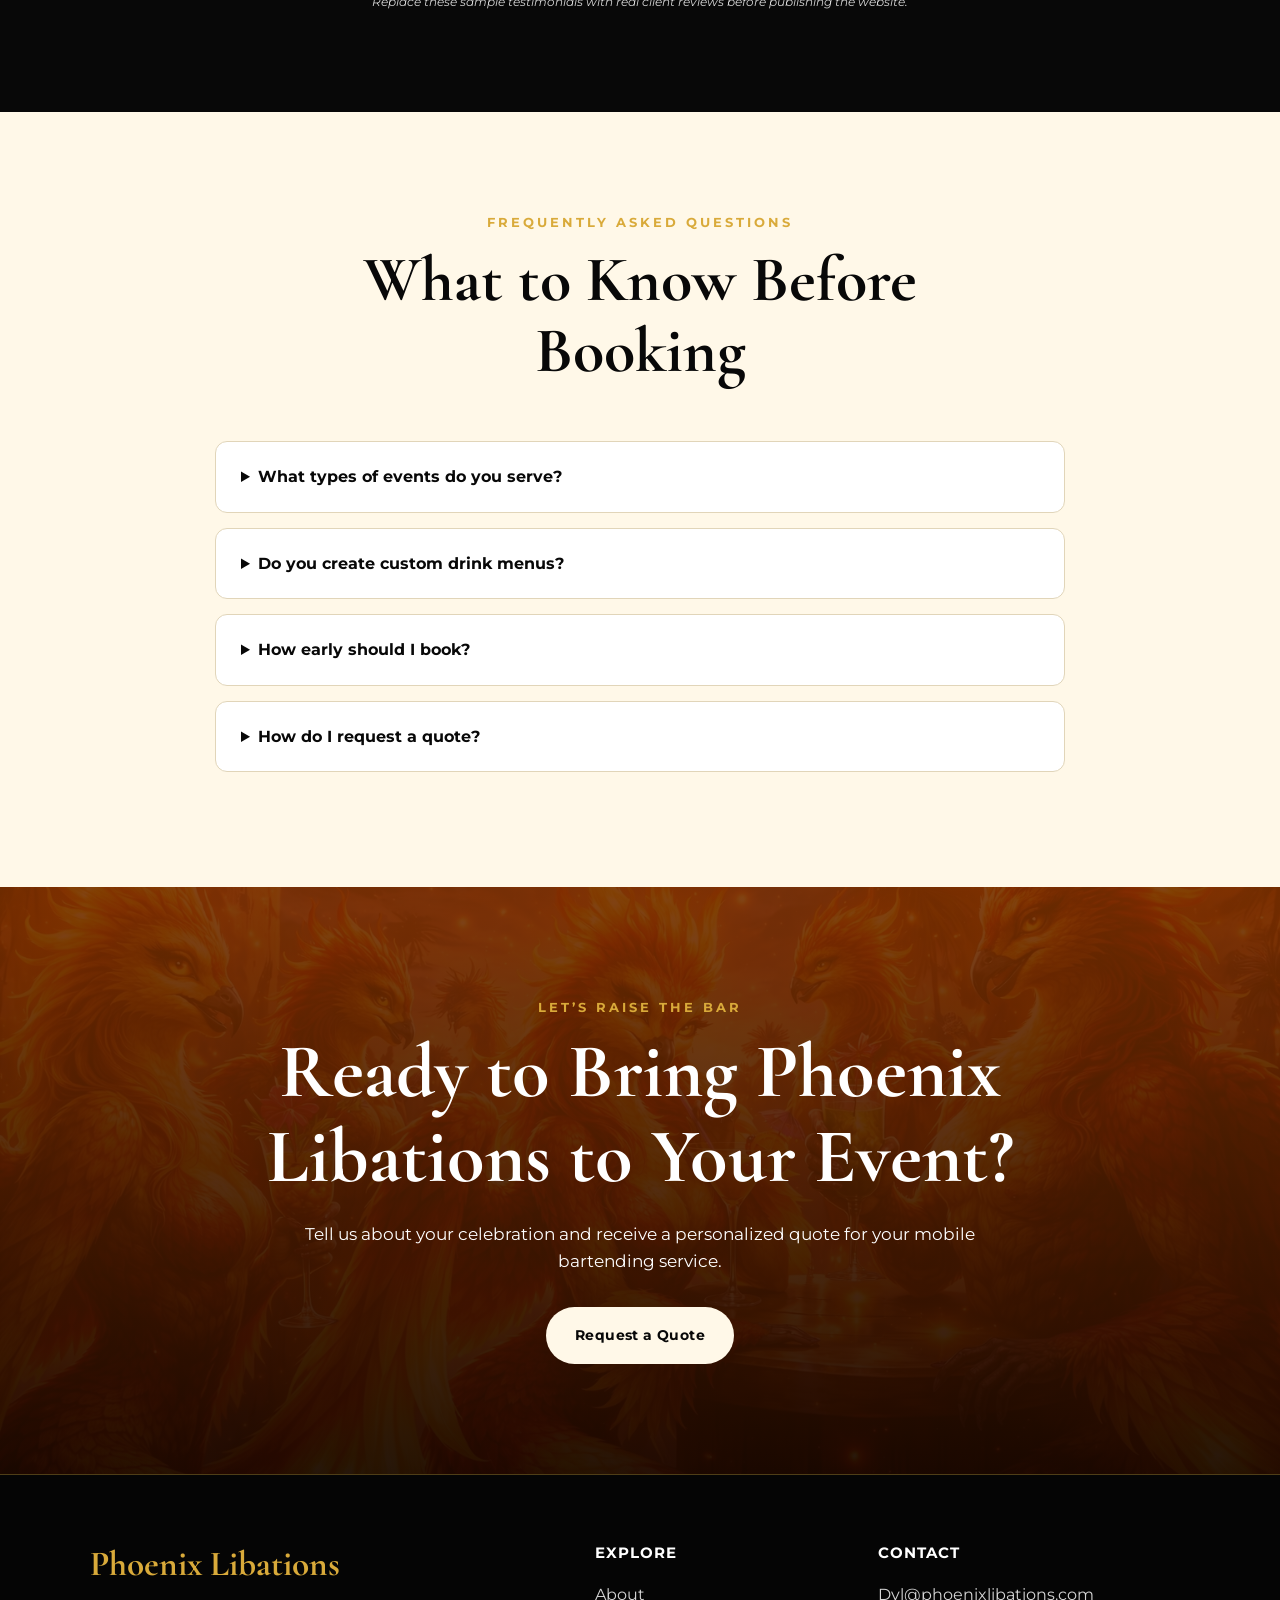
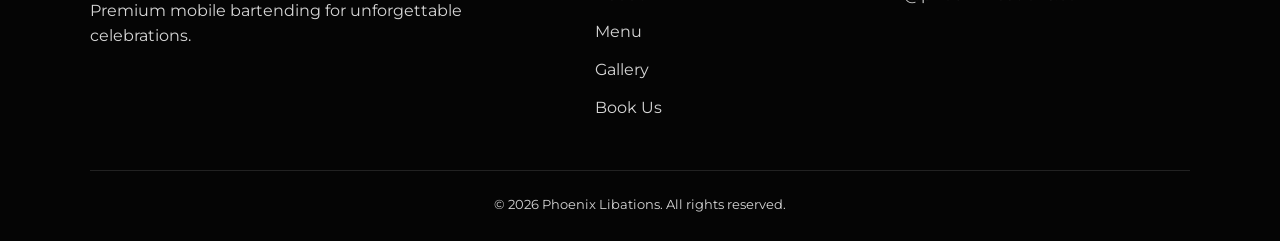
==== commit 601f7660: "Add files via upload" ====
--- a/index.html
+++ b/index.html
@@ -14,7 +14,7 @@
         content="Phoenix Libations provides professional mobile bartending services for weddings, birthdays, corporate events, festivals, and private celebrations."
     >
 
-    <title>Phoenix Libations | Mobile Bartending Services</title>
+    <title>Phoenix Libations</title>
 
     <link rel="stylesheet" href="style.css">
 </head>
--- a/style.css
+++ b/style.css
@@ -558,10 +558,11 @@
 .featured-image {
     position: relative;
     z-index: 1;
-    width: 100%;
-    height: 540px;
-    object-fit: cover;
-    object-position: center;
+    width: 85%;
+    max-width: 950px;
+    height: auto;
+    display: block;
+    margin: 0 auto;
     border-radius: 20px;
 }
 
@@ -773,11 +774,11 @@
 }
 
 .about-page-content {
-    width: min(1180px, 100%);
+    width: min(1600px, 100%);
     margin: 0 auto;
     display: grid;
-    grid-template-columns: 1fr 1fr;
-    gap: 70px;
+    grid-template-columns: 0.9fr 1.1fr;
+    gap: 80px;
     align-items: center;
 }
 
@@ -822,11 +823,13 @@
 }
 
 .about-page-image img {
-    width: 100%;
-    max-height: 650px;
-    object-fit: cover;
+    width: 140%;
+    max-width: 950px;
+    height: auto;
+    object-fit: contain;
     border-radius: 20px;
     box-shadow: 0 22px 55px rgba(0, 0, 0, 0.45);
+    margin-left: -10%;
 }
 
 
@@ -836,7 +839,7 @@
 
 .drink-card img {
     width: 100%;
-    height: 360px;
+    height: 500px;
     object-fit: cover;
     border-radius: 14px;
 }
@@ -1016,4 +1019,104 @@
     .final-cta {
         padding: 85px 22px;
     }
+}
+
+/* ======================================
+   INNER PAGE HERO SECTIONS
+====================================== */
+.page-hero { min-height: 52vh; padding: 100px 7%; display: flex; align-items: center; text-align: center; background-position: center; background-size: cover; position: relative; }
+.page-hero::before { content: ""; position: absolute; inset: 0; background: rgba(0,0,0,.7); }
+.page-hero-content { position: relative; z-index: 1; width: min(850px,100%); margin: 0 auto; }
+.page-hero h1 { font-size: clamp(3rem,7vw,5.8rem); margin-bottom: 20px; }
+.page-hero p:last-child { font-size: 1.08rem; }
+.about-hero { background-image: url("images/staff.jpg"); }
+.menu-hero { background-image: url("images/drinks1.jpg"); }
+.gallery-hero { background-image: url("images/hero2.jpg"); }
+.contact-hero { background-image: url("images/hero3.jpg"); }
+
+/* MENU PAGE */
+.menu-page { background: var(--dark); }
+.drink-grid { width: min(1050px,100%); margin: 0 auto 90px; display: grid; grid-template-columns: repeat(2,1fr); gap: 32px; }
+.drink-card { overflow: hidden; background: var(--card); border: 1px solid var(--border); border-radius: 18px; }
+.drink-card img { width: 100%; height: 430px; object-fit: cover; border-radius: 0; }
+.drink-card-content { padding: 28px; }
+.drink-card-content h3 { margin-bottom: 12px; color: var(--gold); }
+.custom-menu { width: min(900px,100%); margin: 0 auto; padding: 60px; text-align: center; background: var(--cream); border-radius: 20px; }
+.custom-menu h2 { color: var(--black); margin-bottom: 18px; }
+.custom-menu p:not(.section-label) { color: #444; margin-bottom: 28px; }
+
+/* GALLERY PAGE */
+.gallery-page { background: var(--dark); }
+.gallery-grid { width: min(1200px,100%); margin: 0 auto; display: grid; grid-template-columns: repeat(3,1fr); gap: 20px; }
+.gallery-grid img { width: 100%; height: 330px; object-fit: cover; border-radius: 16px; transition: transform .3s ease; }
+.gallery-grid img:hover { transform: scale(1.025); }
+
+/* CONTACT PAGE */
+.contact-page { background: var(--cream); color: var(--black); }
+.contact-layout { width: min(1100px,100%); margin: 0 auto; display: grid; grid-template-columns: .85fr 1.15fr; gap: 70px; align-items: start; }
+.contact-copy h2 { color: var(--black); margin-bottom: 20px; }
+.contact-copy > p:not(.section-label) { color: #444; margin-bottom: 35px; }
+.contact-details { padding-top: 25px; border-top: 1px solid #d7c7a3; }
+.contact-details h3 { color: var(--black); margin-bottom: 8px; }
+.contact-details a { color: #7a5200; font-weight: 700; text-decoration: none; }
+.contact-form { padding: 38px; display: grid; gap: 10px; background: var(--white); border-radius: 18px; box-shadow: 0 18px 45px rgba(0,0,0,.1); }
+.contact-form label { margin-top: 7px; font-weight: 700; color: var(--black); }
+.contact-form input, .contact-form textarea { width: 100%; padding: 14px 15px; border: 1px solid #cabf9f; border-radius: 9px; background: #fffdf8; color: #111; }
+.contact-form textarea { resize: vertical; }
+.contact-form .btn { margin-top: 14px; border: 0; cursor: pointer; }
+
+@media (max-width: 850px) {
+  .drink-grid, .contact-layout { grid-template-columns: 1fr; }
+  .gallery-grid { grid-template-columns: repeat(2,1fr); }
+}
+@media (max-width: 600px) {
+  .page-hero { min-height: 44vh; padding: 75px 22px; }
+  .gallery-grid { grid-template-columns: 1fr; }
+  .gallery-grid img, .drink-card img { height: 300px; }
+  .custom-menu, .contact-form { padding: 30px 22px; }
+}
+.menu-button{
+    display:block;
+    width:fit-content;
+    margin:20px auto 0;
+    padding:12px 24px;
+    background:#d9aa3a;
+    color:#111;
+    text-decoration:none;
+    font-weight:bold;
+    border-radius:8px;
+    transition:.3s ease;
+}
+
+.menu-button:hover{
+    background:#f3cf70;
+}
+
+.menu-zoom{
+    transition:transform .3s ease;
+}
+
+.menu-zoom:hover{
+    transform:scale(1.05);
+}
+.about-page-image{
+    overflow:hidden;
+    border-radius:20px;
+}
+
+.about-page-image a{
+    display:block;
+}
+
+.about-zoom{
+    width:100%;
+    transition:transform .35s ease, box-shadow .35s ease;
+}
+
+.about-zoom:hover{
+    transform:scale(1.08);
+    box-shadow:0 25px 60px rgba(0,0,0,.35);
+}
+.form-honeypot {
+    display: none;
 }
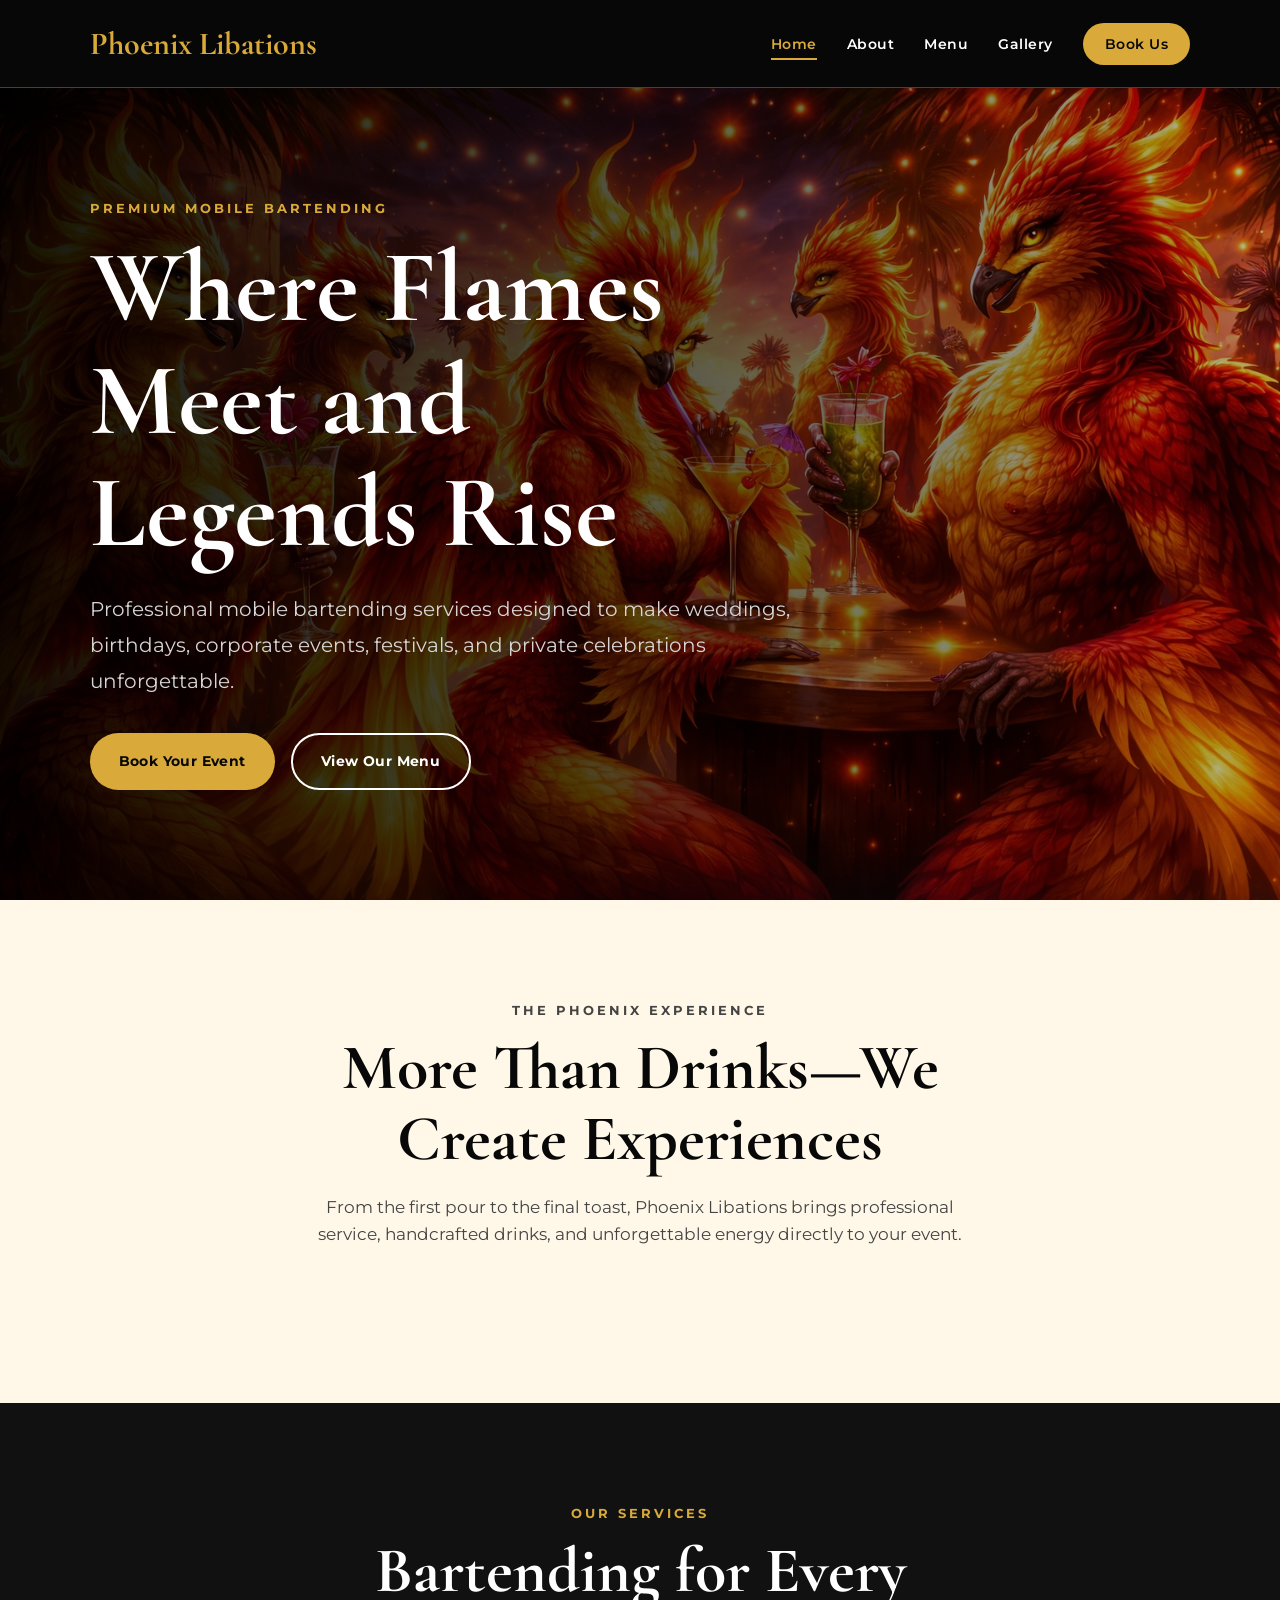
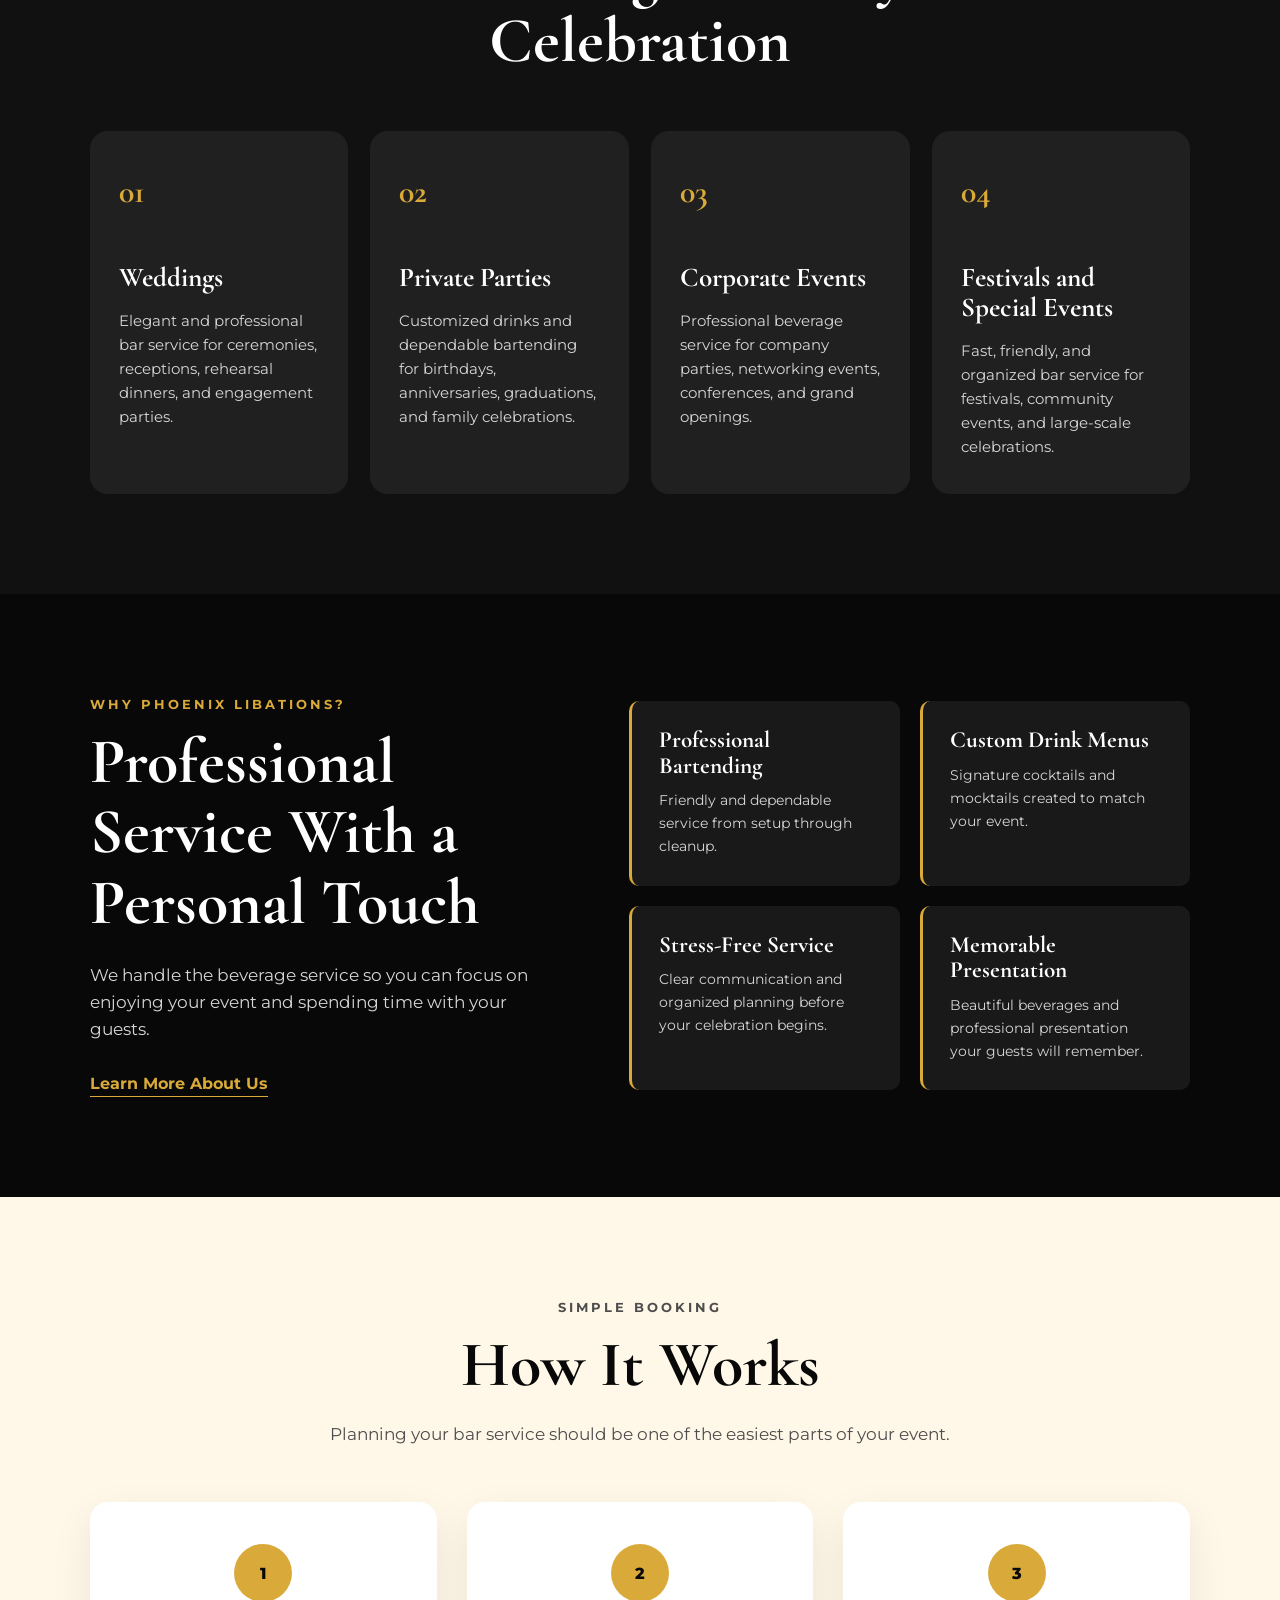
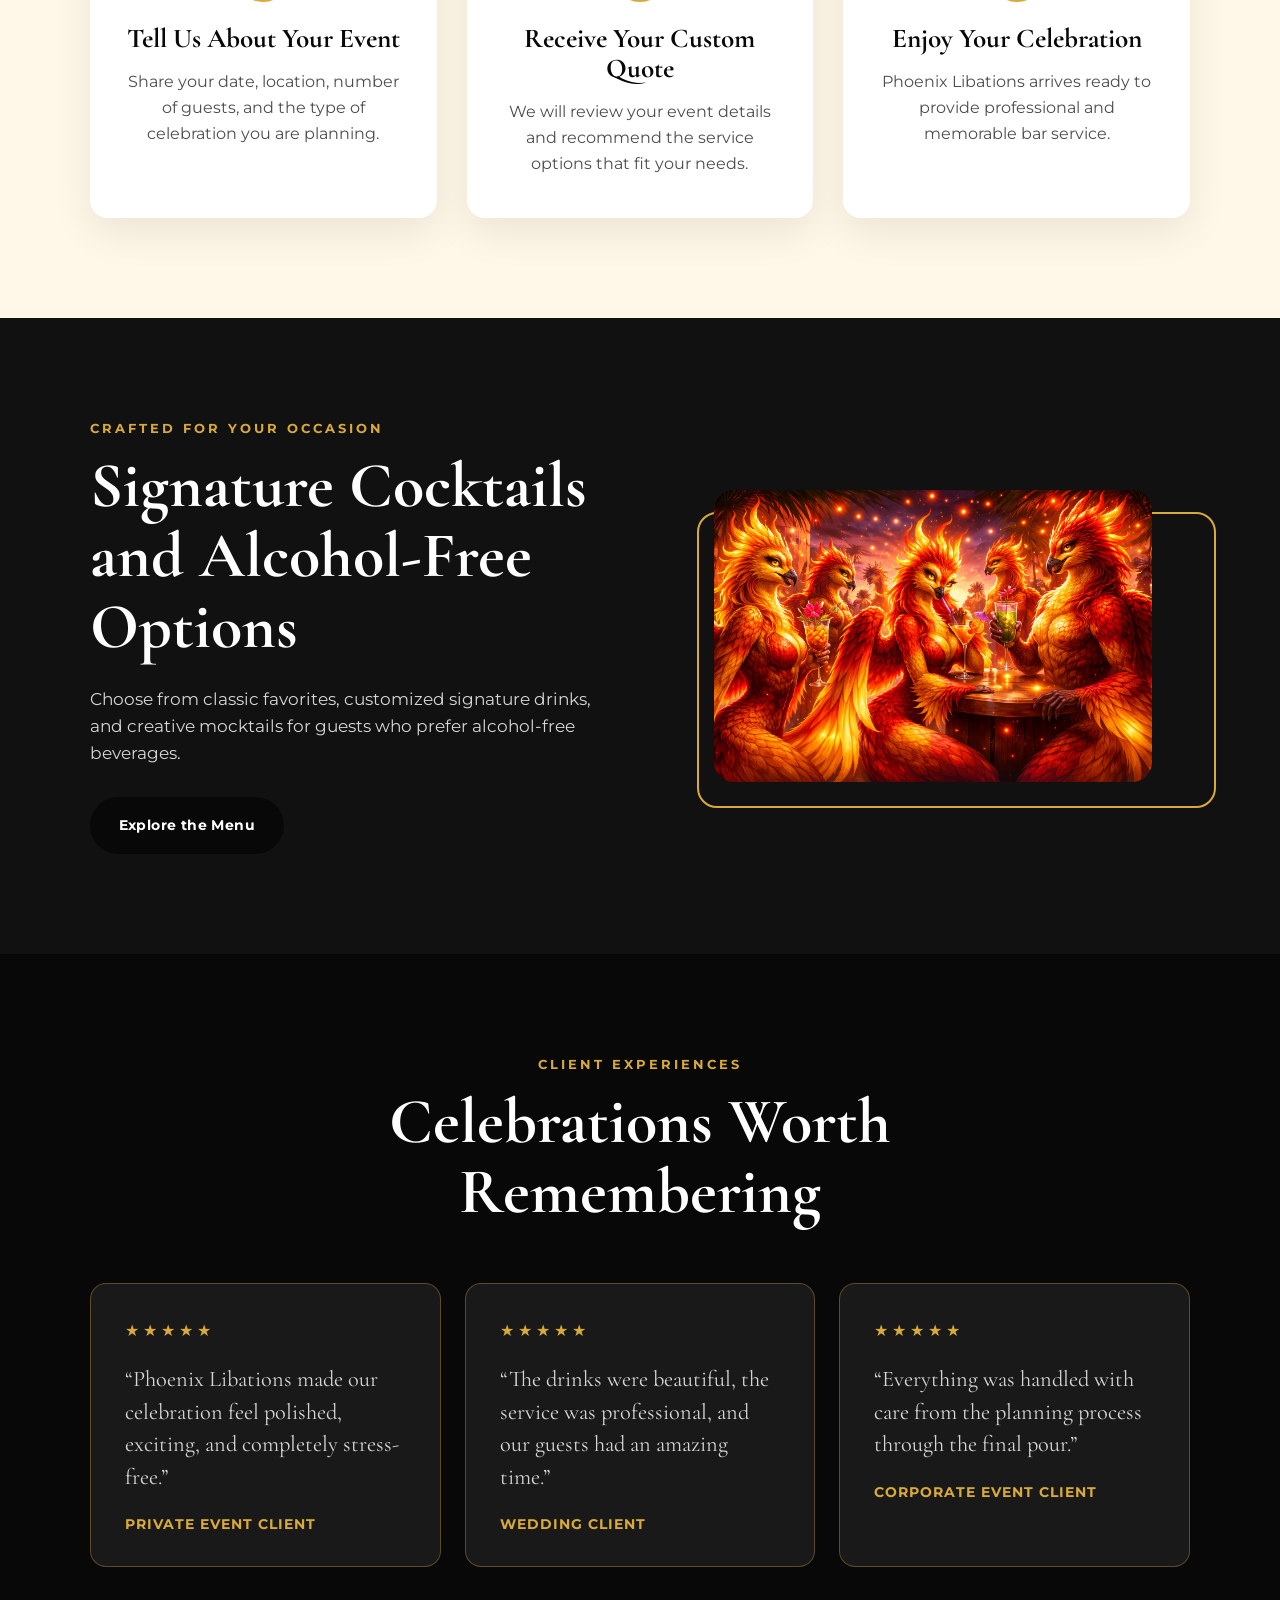
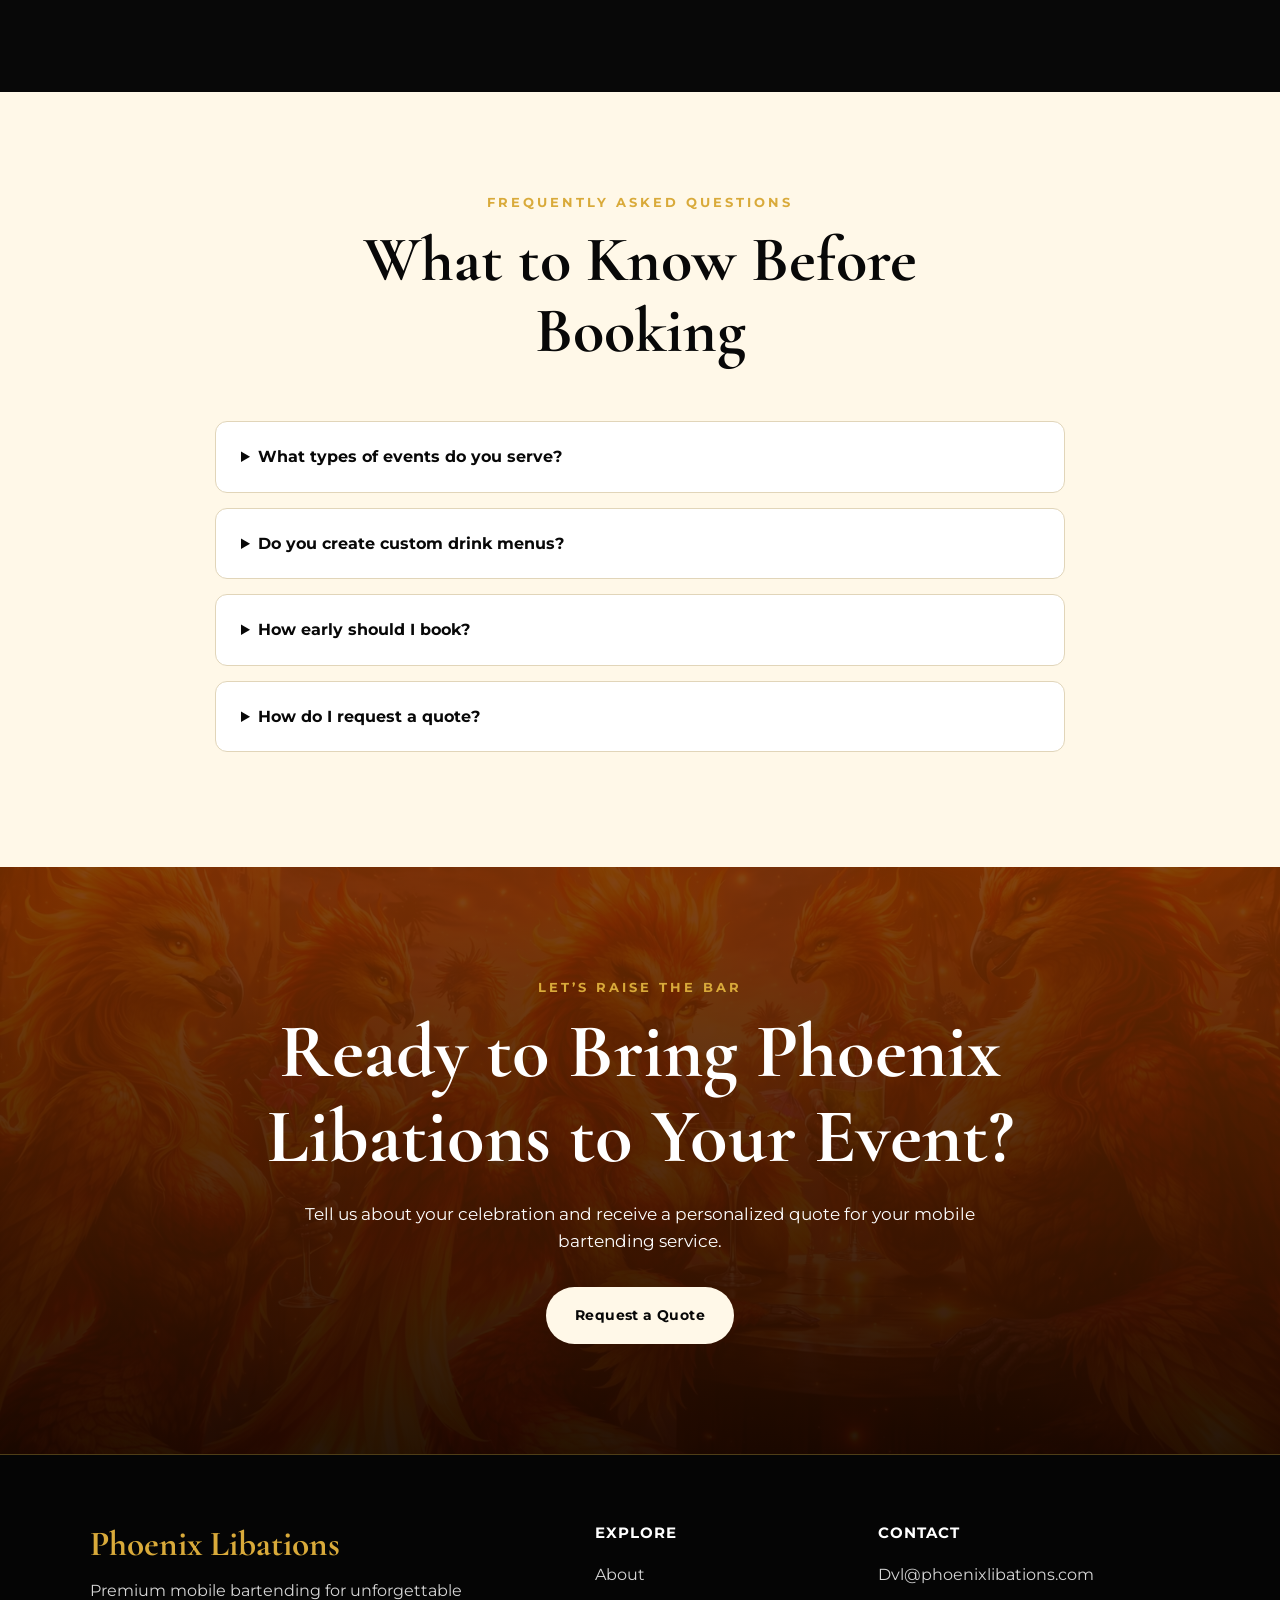
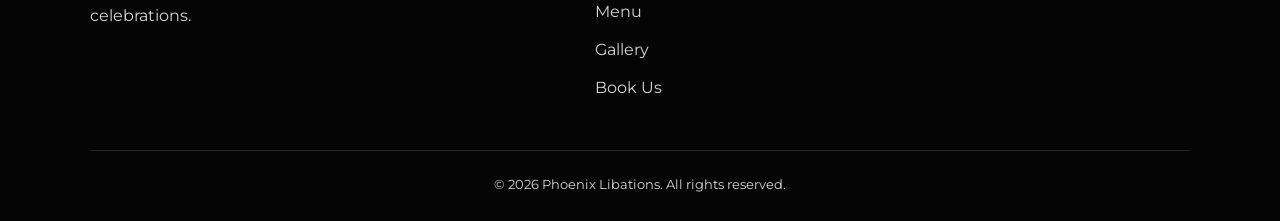
==== commit 661df51a: "Add files via upload" ====
--- a/index.html
+++ b/index.html
@@ -469,8 +469,6 @@
             </div>
 
             <p class="testimonial-note">
-                Replace these sample testimonials with real client reviews
-                before publishing the website.
             </p>
 
         </section>
